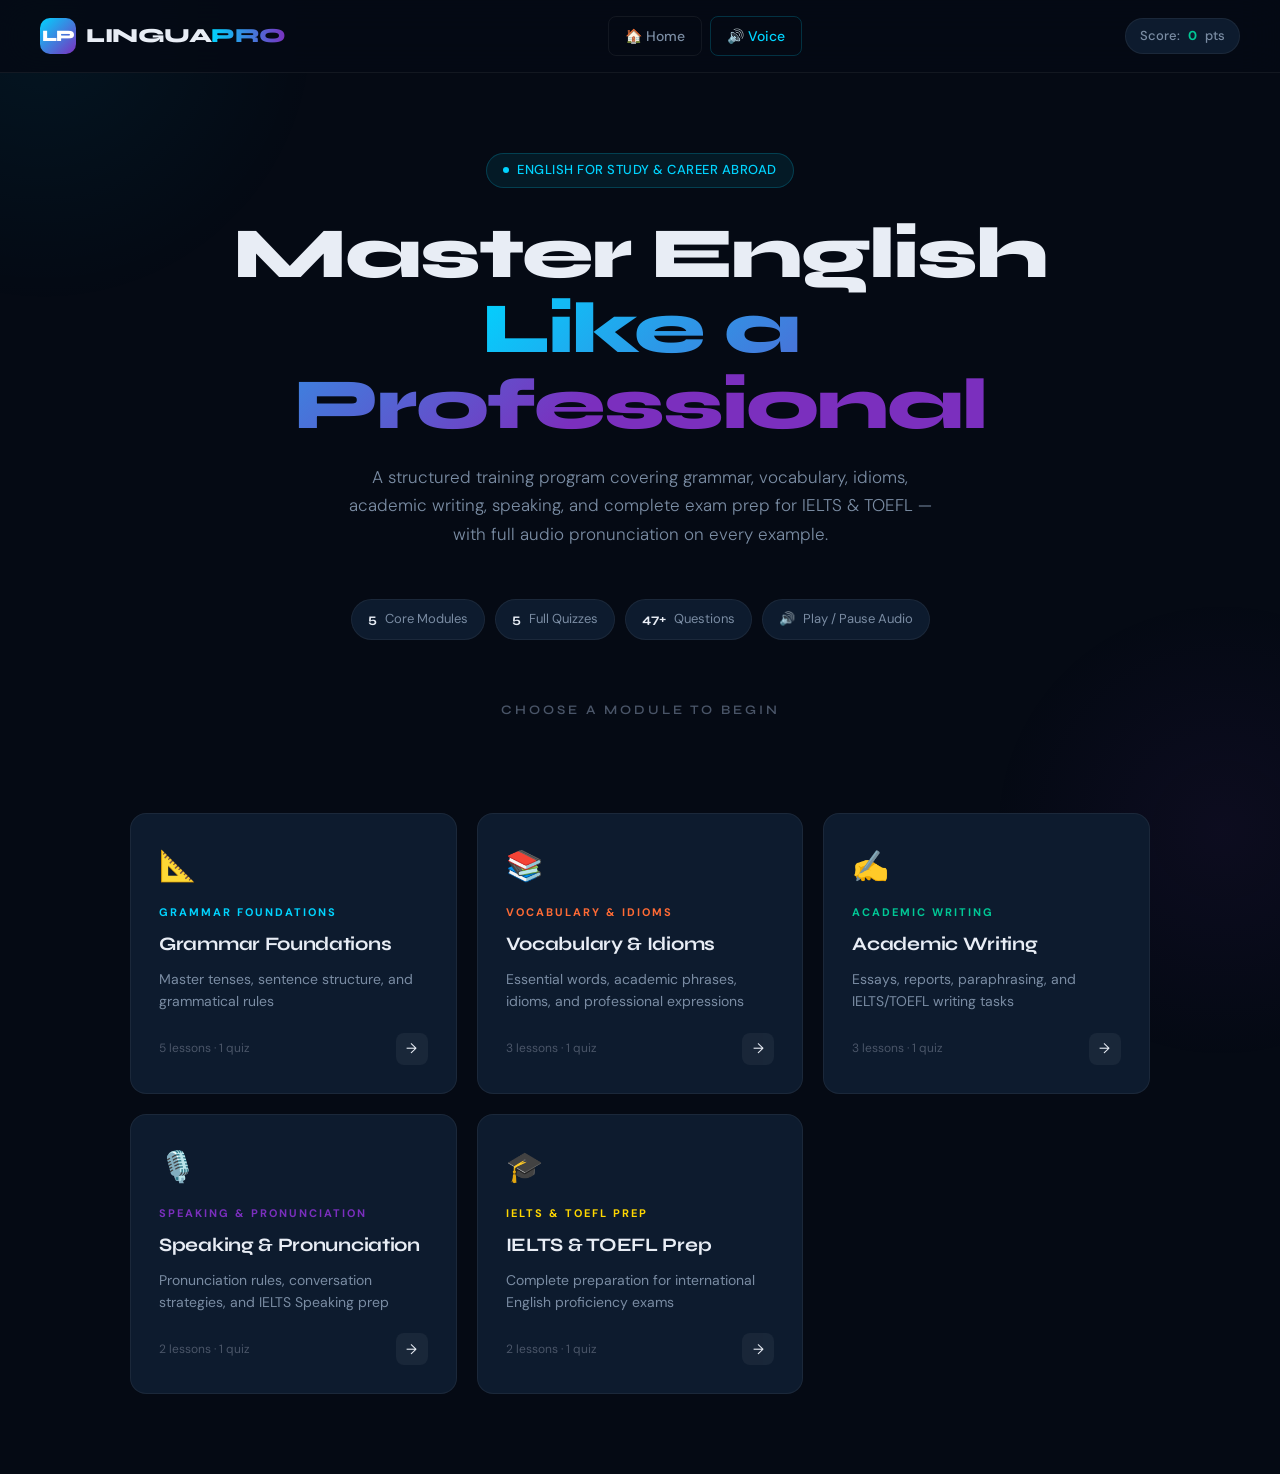
==== index.html @ aa2f2128 "feat: new english app" ====
<!DOCTYPE html>
<html lang="en">
<head>
  <meta charset="UTF-8" />
  <meta name="viewport" content="width=device-width, initial-scale=1.0, viewport-fit=cover" />
  <title>LINGUA PRO — Master English for Study & Career Abroad</title>

  <!-- ─── PWA / Meta ──────────────────────────────────────────────────────── -->
  <meta name="description" content="A structured English training program covering grammar, vocabulary, idioms, academic writing, speaking, and complete exam prep for IELTS & TOEFL." />
  <meta name="theme-color" content="#00D4FF" />
  <meta name="mobile-web-app-capable" content="yes" />
  <meta name="apple-mobile-web-app-capable" content="yes" />
  <meta name="apple-mobile-web-app-status-bar-style" content="black-translucent" />
  <meta name="apple-mobile-web-app-title" content="LinguaPro" />
  <meta name="msapplication-TileColor" content="#050A14" />
  <meta name="msapplication-TileImage" content="icons/icon-144.png" />

  <!-- ─── Icons ───────────────────────────────────────────────────────────── -->
  <link rel="icon" type="image/png" sizes="192x192" href="icons/icon-192.png" />
  <link rel="apple-touch-icon" href="icons/icon-192.png" />
  <link rel="apple-touch-icon" sizes="152x152" href="icons/icon-152.png" />
  <link rel="apple-touch-icon" sizes="144x144" href="icons/icon-144.png" />

  <!-- ─── Manifest ────────────────────────────────────────────────────────── -->
  <link rel="manifest" href="manifest.json" />

  <!-- ─── Fonts ───────────────────────────────────────────────────────────── -->
  <link rel="preconnect" href="https://fonts.googleapis.com" />
  <link rel="preconnect" href="https://fonts.gstatic.com" crossorigin />
  <link rel="stylesheet" href="css/style.css" />
</head>
<body>

<div id="app">

  <!-- ─── PWA INSTALL BANNER ──────────────────────────────────────────────── -->
  <div id="pwa-banner" role="banner" aria-label="Install app banner">
    <div class="pwa-banner-text">
      <span>📲</span>
      <span><strong>Install Lingua Pro</strong> — use offline, faster access</span>
    </div>
    <div class="pwa-banner-actions">
      <button class="btn-install" id="btn-install" aria-label="Install app">Install</button>
      <button class="btn-dismiss" id="btn-dismiss" aria-label="Dismiss banner">Not now</button>
    </div>
  </div>

  <!-- ─── OFFLINE TOAST ───────────────────────────────────────────────────── -->
  <div id="offline-toast" role="status" aria-live="polite">
    <span>📡</span> <span id="offline-msg">You're offline</span>
  </div>

  <!-- ─── HEADER ──────────────────────────────────────────────────────────── -->
  <header class="app-header">
    <div class="logo" onclick="App.goHome()" role="button" tabindex="0"
         aria-label="Lingua Pro — go to home" onkeydown="if(event.key==='Enter')App.goHome()">
      <div class="logo-mark">LP</div>
      <span class="logo-text">LINGUA<span>PRO</span></span>
    </div>

    <nav class="header-nav" aria-label="Main navigation">
      <button class="nav-btn" onclick="App.goHome()" aria-label="Home">
        🏠 <span class="nav-label">Home</span>
      </button>
      <button class="nav-btn tts-settings-btn" onclick="App.openVoiceSettings()"
              title="Voice Settings" aria-label="Open voice settings">
        🔊 Voice
      </button>
    </nav>

    <div class="progress-indicator" aria-label="Score">
      <span>Score:</span>
      <span class="score" id="header-score">0</span>
      <span class="score-label">pts</span>
    </div>
  </header>

  <!-- ─── VOICE SETTINGS MODAL ─────────────────────────────────────────────── -->
  <div class="modal-overlay" id="voice-modal"
       role="dialog" aria-modal="true" aria-label="Voice Settings"
       onclick="App.closeVoiceSettings()">
    <div class="modal-card" onclick="event.stopPropagation()">
      <div class="modal-header">
        <h3>🔊 Voice Settings</h3>
        <button class="modal-close" onclick="App.closeVoiceSettings()" aria-label="Close voice settings">✕</button>
      </div>
      <div class="modal-body">
        <label class="setting-label" for="voice-select">English Voice</label>
        <select id="voice-select" class="setting-select"></select>

        <label class="setting-label" style="margin-top:20px" for="voice-rate">Speed</label>
        <input type="range" id="voice-rate" min="0.5" max="1.5" step="0.1" value="0.9"
               class="setting-range" aria-label="Speech speed"/>
        <div class="range-labels" aria-hidden="true">
          <span>Slow</span>
          <span id="rate-display">0.9x</span>
          <span>Fast</span>
        </div>

        <label class="setting-label" style="margin-top:20px" for="voice-pitch">Pitch</label>
        <input type="range" id="voice-pitch" min="0.5" max="2" step="0.1" value="1.0"
               class="setting-range" aria-label="Speech pitch"/>
        <div class="range-labels" aria-hidden="true">
          <span>Low</span>
          <span id="pitch-display">1.0</span>
          <span>High</span>
        </div>

        <button id="test-voice-btn"
                class="btn-primary tts-btn"
                style="margin-top:24px;width:100%;justify-content:center;"
                onclick="App.testVoice()">
          <span class="tts-icon">🔊</span>
          <span class="tts-label">Test Voice</span>
        </button>
      </div>
    </div>
  </div>

  <!-- ─── HOME SCREEN ──────────────────────────────────────────────────────── -->
  <main class="screen active" id="home-screen">
    <div class="hero">
      <div class="hero-tag">English for Study &amp; Career Abroad</div>
      <h1>Master English<br><span class="gradient-text">Like a Professional</span></h1>
      <p>A structured training program covering grammar, vocabulary, idioms, academic writing, speaking, and complete exam prep for IELTS &amp; TOEFL — with full audio pronunciation on every example.</p>
      <div class="stats-row">
        <div class="stat-chip"><span class="num">5</span> Core Modules</div>
        <div class="stat-chip"><span class="num">5</span> Full Quizzes</div>
        <div class="stat-chip"><span class="num">47+</span> Questions</div>
        <div class="stat-chip"><span class="num">🔊</span> Play / Pause Audio</div>
      </div>
      <div class="sections-title">Choose a Module to Begin</div>
    </div>
    <div class="sections-grid" id="sections-grid"></div>
  </main>

  <!-- ─── SECTION SCREEN ───────────────────────────────────────────────────── -->
  <div class="screen" id="section-screen">
    <button class="back-btn" onclick="App.goHome()">← Back to Home</button>

    <div class="section-header">
      <span class="section-header-tag"></span>
      <h2></h2>
      <p></p>
    </div>

    <div class="lesson-tabs" id="lesson-tabs"></div>
    <div id="lessons-container"></div>

    <div class="quiz-cta">
      <h3></h3>
      <p></p>
      <button class="btn-primary">🎯 Start Quiz</button>
    </div>
  </div>

  <!-- ─── QUIZ SCREEN ───────────────────────────────────────────────────────── -->
  <div class="screen" id="quiz-screen">
    <button class="back-btn" onclick="App.goSection()">← Back to Lessons</button>

    <div class="quiz-header">
      <div class="quiz-meta">
        <h2 class="quiz-title" id="quiz-title"></h2>
        <div class="quiz-counter" id="quiz-counter"></div>
      </div>
      <div class="progress-bar-wrap" role="progressbar" aria-valuemin="0" aria-valuemax="100">
        <div class="progress-bar-fill" id="quiz-progress-fill" style="width:0%"></div>
      </div>
    </div>

    <div class="question-card">
      <div class="question-number" id="question-number"></div>
      <div class="question-text-wrap" id="question-text-wrap"></div>
      <div class="options-list" id="options-list"></div>
      <div class="feedback-box" id="feedback-box" aria-live="polite"></div>
    </div>

    <div class="quiz-nav">
      <button class="btn-next" id="btn-next">Next Question →</button>
    </div>
  </div>

  <!-- ─── RESULTS SCREEN ───────────────────────────────────────────────────── -->
  <div class="screen" id="results-screen" aria-live="polite"></div>

</div><!-- /#app -->

<script src="js/index.js"></script>
<script>
// ─── SERVICE WORKER REGISTRATION ───────────────────────────────────────────
if ('serviceWorker' in navigator) {
  window.addEventListener('load', () => {
    navigator.serviceWorker.register('./sw.js')
      .then(reg => console.log('[SW] Registered', reg.scope))
      .catch(err => console.warn('[SW] Registration failed', err));
  });
}

// ─── OFFLINE / ONLINE TOAST ────────────────────────────────────────────────
const offlineToast = document.getElementById('offline-toast');
const offlineMsg   = document.getElementById('offline-msg');
let offlineTimer;

function showToast(msg, duration = 3500) {
  offlineMsg.textContent = msg;
  offlineToast.classList.add('show');
  clearTimeout(offlineTimer);
  offlineTimer = setTimeout(() => offlineToast.classList.remove('show'), duration);
}

window.addEventListener('offline', () => showToast('📡 You\'re offline — content may be limited', 5000));
window.addEventListener('online',  () => showToast('✅ Back online!', 3000));

// ─── PWA INSTALL PROMPT ────────────────────────────────────────────────────
let deferredInstallPrompt = null;
const pwaBanner  = document.getElementById('pwa-banner');
const btnInstall = document.getElementById('btn-install');
const btnDismiss = document.getElementById('btn-dismiss');

// Listen for the browser's install prompt
window.addEventListener('beforeinstallprompt', e => {
  e.preventDefault();
  deferredInstallPrompt = e;

  // Don't show if user dismissed before
  if (!localStorage.getItem('pwa-dismissed')) {
    pwaBanner.classList.add('show');
  }
});

btnInstall.addEventListener('click', async () => {
  if (!deferredInstallPrompt) return;
  pwaBanner.classList.remove('show');
  deferredInstallPrompt.prompt();
  const { outcome } = await deferredInstallPrompt.userChoice;
  console.log('[PWA] Install outcome:', outcome);
  deferredInstallPrompt = null;
});

btnDismiss.addEventListener('click', () => {
  pwaBanner.classList.remove('show');
  localStorage.setItem('pwa-dismissed', '1');
});

// Hide banner if app was installed
window.addEventListener('appinstalled', () => {
  pwaBanner.classList.remove('show');
  showToast('🎉 Lingua Pro installed successfully!', 4000);
  deferredInstallPrompt = null;
});
</script>
</body>
</html>
---- css/style.css ----
@import url('https://fonts.googleapis.com/css2?family=Syne:wght@400;600;700;800&family=DM+Sans:ital,wght@0,300;0,400;0,500;1,300&display=swap');

/* ─── CSS VARIABLES ─── */
:root {
  --bg: #050A14;
  --bg-secondary: #0A1628;
  --bg-card: #0D1B2E;
  --bg-card-hover: #112240;
  --border: rgba(255,255,255,0.06);
  --border-hover: rgba(255,255,255,0.14);
  --text-primary: #E8EDF5;
  --text-secondary: #7A8CA3;
  --text-muted: #4A5568;
  --accent-blue: #00D4FF;
  --accent-orange: #FF6B35;
  --accent-purple: #7B2FBE;
  --accent-green: #00C896;
  --accent-gold: #FFD700;
  --font-display: 'Syne', sans-serif;
  --font-body: 'DM Sans', sans-serif;
  --radius: 16px;
  --radius-sm: 8px;
  --transition: all 0.3s cubic-bezier(0.4, 0, 0.2, 1);
  /* Safe area for notched phones */
  --safe-top: env(safe-area-inset-top, 0px);
  --safe-bottom: env(safe-area-inset-bottom, 0px);
  --safe-left: env(safe-area-inset-left, 0px);
  --safe-right: env(safe-area-inset-right, 0px);
}

/* ─── RESET & BASE ─── */
*, *::before, *::after { box-sizing: border-box; margin: 0; padding: 0; }
html { scroll-behavior: smooth; -webkit-text-size-adjust: 100%; }
body {
  font-family: var(--font-body);
  background: var(--bg);
  color: var(--text-primary);
  min-height: 100vh;
  min-height: 100dvh; /* dynamic viewport for mobile browsers */
  line-height: 1.6;
  overflow-x: hidden;
  -webkit-font-smoothing: antialiased;
  -moz-osx-font-smoothing: grayscale;
}

/* ─── BACKGROUND EFFECT ─── */
body::before {
  content: '';
  position: fixed; top: -30%; left: -20%;
  width: 600px; height: 600px;
  background: radial-gradient(circle, rgba(0,212,255,0.06) 0%, transparent 65%);
  pointer-events: none; z-index: 0;
}
body::after {
  content: '';
  position: fixed; bottom: -20%; right: -15%;
  width: 500px; height: 500px;
  background: radial-gradient(circle, rgba(123,47,190,0.07) 0%, transparent 65%);
  pointer-events: none; z-index: 0;
}

/* ─── APP WRAPPER ─── */
#app { position: relative; z-index: 1; min-height: 100vh; min-height: 100dvh; }

/* ─── HEADER ─── */
.app-header {
  padding: 16px 40px;
  padding-top: calc(16px + var(--safe-top));
  display: flex;
  align-items: center;
  justify-content: space-between;
  border-bottom: 1px solid var(--border);
  backdrop-filter: blur(20px);
  -webkit-backdrop-filter: blur(20px);
  background: rgba(5,10,20,0.85);
  position: sticky;
  top: 0;
  z-index: 100;
  gap: 12px;
}

.logo {
  display: flex;
  align-items: center;
  gap: 10px;
  cursor: pointer;
  flex-shrink: 0;
}

.logo-mark {
  width: 36px; height: 36px;
  background: linear-gradient(135deg, var(--accent-blue), var(--accent-purple));
  border-radius: 10px;
  display: flex; align-items: center; justify-content: center;
  font-size: 16px; font-weight: 800;
  font-family: var(--font-display);
  color: white; letter-spacing: -1px; flex-shrink: 0;
}

.logo-text {
  font-family: var(--font-display);
  font-size: 20px; font-weight: 800;
  color: var(--text-primary); letter-spacing: -0.5px;
}

.logo-text span {
  background: linear-gradient(90deg, var(--accent-blue), var(--accent-purple));
  -webkit-background-clip: text;
  -webkit-text-fill-color: transparent;
}

.header-nav { display: flex; align-items: center; gap: 8px; flex-shrink: 0; }

.nav-btn {
  background: none;
  border: 1px solid var(--border);
  color: var(--text-secondary);
  padding: 8px 16px;
  border-radius: 8px;
  font-family: var(--font-body);
  font-size: 14px; font-weight: 500;
  cursor: pointer;
  transition: var(--transition);
  white-space: nowrap;
  /* Larger tap target on mobile */
  min-height: 40px;
}

.nav-btn:hover, .nav-btn.active {
  background: var(--bg-card);
  border-color: var(--border-hover);
  color: var(--text-primary);
}

.tts-settings-btn {
  border-color: rgba(0,212,255,0.2);
  color: var(--accent-blue);
}
.tts-settings-btn:hover {
  background: rgba(0,212,255,0.08);
  border-color: var(--accent-blue);
  color: var(--accent-blue);
}

.progress-indicator {
  display: flex; align-items: center; gap: 8px;
  padding: 7px 14px;
  background: var(--bg-card);
  border: 1px solid var(--border);
  border-radius: 100px;
  font-size: 13px; font-weight: 500;
  color: var(--text-secondary);
  white-space: nowrap;
  flex-shrink: 0;
}

.progress-indicator .score { color: var(--accent-green); font-weight: 700; }

/* ─── PWA INSTALL BANNER ─── */
#pwa-banner {
  display: none;
  align-items: center;
  justify-content: space-between;
  gap: 12px;
  padding: 12px 20px;
  background: linear-gradient(135deg, rgba(0,212,255,0.12), rgba(123,47,190,0.12));
  border-bottom: 1px solid rgba(0,212,255,0.2);
  font-size: 13px;
  color: var(--text-secondary);
  animation: slideDown 0.4s ease;
  flex-wrap: wrap;
}

#pwa-banner.show { display: flex; }

@keyframes slideDown {
  from { opacity: 0; transform: translateY(-100%); }
  to   { opacity: 1; transform: translateY(0); }
}

.pwa-banner-text { display: flex; align-items: center; gap: 8px; font-size: 13px; }
.pwa-banner-text strong { color: var(--text-primary); }

.pwa-banner-actions { display: flex; gap: 8px; flex-shrink: 0; }

.btn-install {
  padding: 7px 16px;
  background: linear-gradient(135deg, var(--accent-blue), var(--accent-purple));
  border: none; border-radius: 8px;
  font-family: var(--font-body); font-size: 12px; font-weight: 700;
  color: white; cursor: pointer;
  transition: var(--transition);
  white-space: nowrap;
}
.btn-install:hover { opacity: 0.85; transform: translateY(-1px); }

.btn-dismiss {
  padding: 7px 12px;
  background: none;
  border: 1px solid var(--border);
  border-radius: 8px;
  font-family: var(--font-body); font-size: 12px;
  color: var(--text-muted); cursor: pointer;
  transition: var(--transition);
}
.btn-dismiss:hover { border-color: var(--border-hover); color: var(--text-secondary); }

/* ─── OFFLINE TOAST ─── */
#offline-toast {
  position: fixed;
  bottom: calc(20px + var(--safe-bottom));
  left: 50%; transform: translateX(-50%) translateY(80px);
  background: var(--bg-card);
  border: 1px solid rgba(255,107,53,0.3);
  border-radius: 100px;
  padding: 10px 20px;
  font-size: 13px; font-weight: 500;
  color: var(--accent-orange);
  z-index: 9999;
  display: flex; align-items: center; gap: 8px;
  transition: transform 0.3s ease, opacity 0.3s ease;
  opacity: 0;
  box-shadow: 0 8px 24px rgba(0,0,0,0.4);
  white-space: nowrap;
  pointer-events: none;
}

#offline-toast.show {
  transform: translateX(-50%) translateY(0);
  opacity: 1;
}

/* ─── VOICE MODAL ─── */
.modal-overlay {
  position: fixed; inset: 0; z-index: 1000;
  background: rgba(0,0,0,0.7);
  display: flex; align-items: center; justify-content: center;
  backdrop-filter: blur(8px);
  -webkit-backdrop-filter: blur(8px);
  opacity: 0; pointer-events: none;
  transition: opacity 0.2s ease;
  padding: 20px;
  padding-bottom: calc(20px + var(--safe-bottom));
}

.modal-overlay.active { opacity: 1; pointer-events: all; }

.modal-card {
  background: var(--bg-card);
  border: 1px solid var(--border-hover);
  border-radius: 20px;
  padding: 28px;
  width: 100%;
  max-width: 420px;
  transform: translateY(10px);
  transition: transform 0.2s ease;
  max-height: 90vh;
  overflow-y: auto;
}

.modal-overlay.active .modal-card { transform: translateY(0); }

.modal-header {
  display: flex; align-items: center; justify-content: space-between;
  margin-bottom: 24px;
}

.modal-header h3 {
  font-family: var(--font-display);
  font-size: 18px; font-weight: 700;
}

.modal-close {
  width: 36px; height: 36px;
  background: rgba(255,255,255,0.05);
  border: 1px solid var(--border);
  border-radius: 8px;
  color: var(--text-secondary);
  cursor: pointer;
  transition: var(--transition);
  font-size: 14px;
  flex-shrink: 0;
}
.modal-close:hover { background: rgba(255,255,255,0.1); color: var(--text-primary); }

.setting-label {
  display: block;
  font-size: 11px; font-weight: 600;
  letter-spacing: 1.5px;
  text-transform: uppercase;
  color: var(--text-muted);
  margin-bottom: 10px;
}

.setting-select {
  width: 100%;
  background: var(--bg-secondary);
  border: 1px solid var(--border-hover);
  color: var(--text-primary);
  padding: 12px 14px;
  border-radius: 10px;
  font-family: var(--font-body);
  font-size: 14px;
  cursor: pointer;
  outline: none;
  /* Fix iOS zoom on select */
  font-size: max(16px, 14px);
}

.setting-range {
  width: 100%;
  -webkit-appearance: none;
  height: 4px;
  border-radius: 2px;
  background: rgba(255,255,255,0.1);
  outline: none;
  /* Bigger tap area on mobile */
  cursor: pointer;
}
.setting-range::-webkit-slider-thumb {
  -webkit-appearance: none;
  width: 22px; height: 22px;
  border-radius: 50%;
  background: var(--accent-blue);
  cursor: pointer;
  border: 2px solid var(--bg-card);
  box-shadow: 0 0 8px rgba(0,212,255,0.4);
}
.setting-range::-moz-range-thumb {
  width: 22px; height: 22px;
  border-radius: 50%;
  background: var(--accent-blue);
  cursor: pointer;
  border: 2px solid var(--bg-card);
}

.range-labels {
  display: flex; justify-content: space-between;
  font-size: 11px; color: var(--text-muted);
  margin-top: 8px;
}
.range-labels span:nth-child(2) {
  color: var(--accent-blue);
  font-weight: 700;
}

/* ─── TTS BUTTONS — play / pause / resume ─── */
.tts-btn {
  display: inline-flex;
  align-items: center;
  justify-content: center;
  gap: 5px;
  background: rgba(0,212,255,0.06);
  border: 1px solid rgba(0,212,255,0.18);
  color: var(--accent-blue);
  border-radius: 8px;
  cursor: pointer;
  transition: var(--transition);
  font-size: 13px;
  white-space: nowrap;
  flex-shrink: 0;
  font-family: var(--font-body);
  font-weight: 500;
  user-select: none;
  /* Minimum tap target */
  min-height: 36px;
  min-width: 36px;
}

.tts-btn:hover {
  background: rgba(0,212,255,0.13);
  border-color: rgba(0,212,255,0.4);
  transform: scale(1.04);
}

/* ── PLAYING state: pulsing blue ── */
.tts-btn.tts-playing {
  background: rgba(0,212,255,0.16);
  border-color: var(--accent-blue);
  color: var(--accent-blue);
  box-shadow: 0 0 0 0 rgba(0,212,255,0.5);
  animation: tts-ring 1.4s ease-out infinite;
}

@keyframes tts-ring {
  0%   { box-shadow: 0 0 0 0   rgba(0,212,255,0.45); }
  70%  { box-shadow: 0 0 0 8px rgba(0,212,255,0);    }
  100% { box-shadow: 0 0 0 0   rgba(0,212,255,0);    }
}

/* ── PAUSED state: amber / warm tone ── */
.tts-btn.tts-paused {
  background: rgba(255,215,0,0.10);
  border-color: rgba(255,215,0,0.45);
  color: var(--accent-gold);
}
.tts-btn.tts-paused:hover {
  background: rgba(255,215,0,0.16);
  border-color: var(--accent-gold);
}

/* ── Icon & label spans ── */
.tts-icon  { font-size: 14px; line-height: 1; flex-shrink: 0; }
.tts-label { font-size: 12px; font-weight: 600; letter-spacing: 0.2px; }

/* ── Size variants ── */
.tts-lesson {
  padding: 7px 13px;
  gap: 6px;
}
.tts-lesson .tts-label { font-size: 13px; }

.tts-block {
  padding: 5px 10px;
  gap: 5px;
}
.tts-block .tts-label { font-size: 12px; }

.tts-example {
  padding: 3px 8px;
  font-size: 12px;
  margin-left: auto;
  opacity: 0.55;
  transition: opacity 0.2s, transform 0.2s;
}
.tts-example:hover,
.tts-example.tts-playing,
.tts-example.tts-paused { opacity: 1; }

.tts-tip {
  padding: 3px 8px;
  font-size: 12px;
  flex-shrink: 0;
  align-self: flex-start;
  margin-top: 1px;
}

.tts-question {
  padding: 8px 14px;
  gap: 6px;
}

.tts-option {
  padding: 4px 8px;
  font-size: 11px;
  margin-left: auto;
  opacity: 0;
  transition: opacity 0.2s, transform 0.2s;
}
.option-btn:hover .tts-option,
.tts-option.tts-playing,
.tts-option.tts-paused { opacity: 1; }

.tts-feedback {
  align-self: flex-start;
  padding: 5px 10px;
  font-size: 12px;
  flex-shrink: 0;
  margin-top: 2px;
  gap: 5px;
}

.tts-result {
  margin: 16px auto 0;
  padding: 10px 20px;
  gap: 8px;
  display: flex;
}
.tts-result .tts-label { font-size: 13px; }

/* ─── HERO / HOME SCREEN ─── */
.screen { display: none; }
.screen.active { display: block; }

.hero {
  max-width: 1100px;
  margin: 0 auto;
  padding: 80px 40px 60px;
  text-align: center;
}

.hero-tag {
  display: inline-flex;
  align-items: center;
  gap: 8px;
  padding: 6px 16px;
  background: rgba(0,212,255,0.08);
  border: 1px solid rgba(0,212,255,0.2);
  border-radius: 100px;
  font-size: 13px; font-weight: 500;
  color: var(--accent-blue);
  margin-bottom: 28px;
  letter-spacing: 0.5px;
  text-transform: uppercase;
}

.hero-tag::before {
  content: '';
  width: 6px; height: 6px;
  background: var(--accent-blue);
  border-radius: 50%;
  animation: pulse-dot 2s infinite;
  flex-shrink: 0;
}

@keyframes pulse-dot {
  0%, 100% { opacity: 1; transform: scale(1); }
  50% { opacity: 0.5; transform: scale(0.8); }
}

.hero h1 {
  font-family: var(--font-display);
  font-size: clamp(36px, 6vw, 72px);
  font-weight: 800;
  line-height: 1.05;
  letter-spacing: -2px;
  margin-bottom: 20px;
}

.hero h1 .gradient-text {
  background: linear-gradient(135deg, var(--accent-blue) 0%, var(--accent-purple) 60%);
  -webkit-background-clip: text;
  -webkit-text-fill-color: transparent;
}

.hero p {
  font-size: 17px;
  color: var(--text-secondary);
  max-width: 600px;
  margin: 0 auto 50px;
  font-weight: 300;
  line-height: 1.7;
}

/* ─── STATS ROW ─── */
.stats-row {
  display: flex;
  justify-content: center;
  gap: 10px;
  margin-bottom: 60px;
  flex-wrap: wrap;
}

.stat-chip {
  padding: 9px 16px;
  background: var(--bg-card);
  border: 1px solid var(--border);
  border-radius: 100px;
  display: flex; align-items: center; gap: 8px;
  font-size: 13px;
  color: var(--text-secondary);
}

.stat-chip .num { font-weight: 700; color: var(--text-primary); font-family: var(--font-display); }

/* ─── SECTION GRID ─── */
.sections-title {
  text-align: center;
  font-family: var(--font-display);
  font-size: 13px; font-weight: 600;
  color: var(--text-muted);
  letter-spacing: 3px;
  text-transform: uppercase;
  margin-bottom: 32px;
}

.sections-grid {
  display: grid;
  grid-template-columns: repeat(auto-fill, minmax(300px, 1fr));
  gap: 20px;
  max-width: 1100px;
  margin: 0 auto;
  padding: 0 40px 80px;
}

.section-card {
  background: var(--bg-card);
  border: 1px solid var(--border);
  border-radius: var(--radius);
  padding: 28px;
  cursor: pointer;
  transition: var(--transition);
  position: relative;
  overflow: hidden;
  text-align: left;
  /* Tap highlight removal on mobile */
  -webkit-tap-highlight-color: transparent;
}

.section-card::before {
  content: '';
  position: absolute; top: 0; left: 0; right: 0;
  height: 2px;
  background: var(--section-color, var(--accent-blue));
  opacity: 0;
  transition: var(--transition);
}

.section-card:hover, .section-card:focus-visible {
  background: var(--bg-card-hover);
  border-color: var(--border-hover);
  transform: translateY(-3px);
  box-shadow: 0 20px 40px rgba(0,0,0,0.3);
}

.section-card:hover::before { opacity: 1; }

.card-icon { font-size: 30px; margin-bottom: 14px; display: block; }
.card-tag { font-size: 11px; font-weight: 700; letter-spacing: 2px; text-transform: uppercase; margin-bottom: 8px; }

.section-card h3 {
  font-family: var(--font-display);
  font-size: 19px; font-weight: 700;
  margin-bottom: 8px;
  color: var(--text-primary);
  letter-spacing: -0.3px;
}

.section-card p { font-size: 14px; color: var(--text-secondary); line-height: 1.6; margin-bottom: 20px; }

.card-footer { display: flex; align-items: center; justify-content: space-between; }
.card-meta { font-size: 12px; color: var(--text-muted); }

.card-arrow {
  width: 32px; height: 32px;
  background: rgba(255,255,255,0.05);
  border-radius: 8px;
  display: flex; align-items: center; justify-content: center;
  font-size: 14px;
  transition: var(--transition);
  flex-shrink: 0;
}

.section-card:hover .card-arrow {
  background: var(--section-color, var(--accent-blue));
  transform: translateX(3px);
}

/* ─── SECTION SCREEN ─── */
#section-screen {
  max-width: 1000px;
  margin: 0 auto;
  padding: 50px 40px;
}

.back-btn {
  display: inline-flex;
  align-items: center;
  gap: 8px;
  background: none;
  border: 1px solid var(--border);
  color: var(--text-secondary);
  padding: 10px 18px;
  border-radius: 8px;
  font-family: var(--font-body);
  font-size: 14px;
  cursor: pointer;
  transition: var(--transition);
  margin-bottom: 32px;
  min-height: 44px;
  -webkit-tap-highlight-color: transparent;
}

.back-btn:hover {
  border-color: var(--border-hover);
  color: var(--text-primary);
  background: var(--bg-card);
}

.section-header { margin-bottom: 40px; }

.section-header-tag {
  font-size: 11px; font-weight: 700;
  letter-spacing: 2.5px; text-transform: uppercase;
  margin-bottom: 12px; display: block;
}

.section-header h2 {
  font-family: var(--font-display);
  font-size: clamp(28px, 4vw, 48px);
  font-weight: 800; letter-spacing: -1.5px; margin-bottom: 12px;
}

.section-header p { font-size: 16px; color: var(--text-secondary); max-width: 600px; font-weight: 300; }

/* ─── LESSON TABS ─── */
.lesson-tabs {
  display: flex;
  gap: 8px;
  margin-bottom: 32px;
  flex-wrap: nowrap;
  overflow-x: auto;
  -webkit-overflow-scrolling: touch;
  scrollbar-width: none;
  padding-bottom: 4px;
  /* Fade edges */
  mask-image: linear-gradient(to right, black calc(100% - 32px), transparent 100%);
  -webkit-mask-image: linear-gradient(to right, black calc(100% - 32px), transparent 100%);
}
.lesson-tabs::-webkit-scrollbar { display: none; }

.lesson-tab {
  padding: 10px 18px;
  background: var(--bg-card);
  border: 1px solid var(--border);
  border-radius: 8px;
  font-family: var(--font-body);
  font-size: 14px; font-weight: 500;
  color: var(--text-secondary);
  cursor: pointer;
  transition: var(--transition);
  white-space: nowrap;
  flex-shrink: 0;
  min-height: 42px;
  -webkit-tap-highlight-color: transparent;
}

.lesson-tab:hover { border-color: var(--border-hover); color: var(--text-primary); }
.lesson-tab.active {
  background: var(--tab-color, var(--accent-blue));
  border-color: transparent; color: #000; font-weight: 600;
}

/* ─── LESSON CONTENT ─── */
.lesson-content { display: none; }
.lesson-content.active { display: block; }

.lesson-title-row {
  display: flex;
  align-items: center;
  justify-content: space-between;
  gap: 12px;
  margin-bottom: 28px;
  padding-bottom: 18px;
  border-bottom: 1px solid var(--border);
  flex-wrap: wrap;
}

.lesson-title {
  font-family: var(--font-display);
  font-size: clamp(20px, 3vw, 26px);
  font-weight: 700; letter-spacing: -0.5px;
}

/* ─── CONTENT BLOCKS ─── */
.content-block {
  background: var(--bg-card);
  border: 1px solid var(--border);
  border-radius: var(--radius);
  padding: 24px;
  margin-bottom: 16px;
  transition: var(--transition);
}

.content-block:hover { border-color: var(--border-hover); }

.block-header {
  display: flex;
  align-items: center;
  justify-content: space-between;
  gap: 12px;
  margin-bottom: 12px;
  flex-wrap: wrap;
}

.content-block h4 {
  font-family: var(--font-display);
  font-size: 17px; font-weight: 700;
  color: var(--block-color, var(--accent-blue));
  letter-spacing: -0.3px;
}

.content-block .explanation {
  font-size: 15px; color: var(--text-secondary);
  line-height: 1.7; margin-bottom: 16px; font-weight: 300;
}

.examples-list {
  list-style: none;
  display: flex; flex-direction: column; gap: 10px;
  margin-bottom: 16px;
}

.examples-list li {
  display: flex;
  align-items: flex-start;
  gap: 10px;
  background: rgba(255,255,255,0.03);
  border: 1px solid var(--border);
  border-left: 3px solid var(--block-color, var(--accent-blue));
  padding: 12px 14px;
  border-radius: 0 8px 8px 0;
  font-size: 14px; color: var(--text-primary);
  font-family: var(--font-body);
  line-height: 1.5;
}

.example-text { flex: 1; }

.tip-box {
  display: flex;
  align-items: flex-start;
  gap: 10px;
  background: rgba(255, 215, 0, 0.05);
  border: 1px solid rgba(255, 215, 0, 0.15);
  border-radius: 10px;
  padding: 14px 16px;
  font-size: 13px; color: #c8a800; line-height: 1.6;
}

.tip-box::before { content: '💡'; font-size: 16px; flex-shrink: 0; margin-top: 1px; }
.tip-text { flex: 1; }

/* ─── QUIZ CTA ─── */
.quiz-cta {
  margin-top: 40px; padding: 28px;
  background: linear-gradient(135deg, rgba(0,212,255,0.08), rgba(123,47,190,0.08));
  border: 1px solid rgba(0,212,255,0.15);
  border-radius: var(--radius); text-align: center;
}

.quiz-cta h3 {
  font-family: var(--font-display);
  font-size: 20px; font-weight: 700; margin-bottom: 8px;
}

.quiz-cta p { font-size: 15px; color: var(--text-secondary); margin-bottom: 20px; }

.btn-primary {
  display: inline-flex; align-items: center; gap: 10px;
  padding: 14px 28px;
  background: linear-gradient(135deg, var(--section-color, var(--accent-blue)), var(--accent-purple));
  border: none; border-radius: 10px;
  font-family: var(--font-display);
  font-size: 15px; font-weight: 700;
  color: white; cursor: pointer;
  transition: var(--transition);
  text-transform: uppercase; letter-spacing: 0.5px;
  min-height: 50px;
  -webkit-tap-highlight-color: transparent;
}

.btn-primary:hover {
  transform: translateY(-2px);
  box-shadow: 0 12px 30px rgba(0,212,255,0.2);
}

/* ─── QUIZ SCREEN ─── */
#quiz-screen {
  max-width: 780px;
  margin: 0 auto;
  padding: 40px 40px;
}

.quiz-header { margin-bottom: 32px; }

.quiz-meta {
  display: flex; align-items: center;
  justify-content: space-between; margin-bottom: 16px;
  flex-wrap: wrap; gap: 10px;
}

.quiz-title {
  font-family: var(--font-display);
  font-size: clamp(22px, 4vw, 28px);
  font-weight: 800; letter-spacing: -0.8px;
}

.quiz-counter { font-size: 14px; color: var(--text-muted); font-weight: 500; }
.quiz-counter span { color: var(--text-secondary); font-weight: 700; }

/* ─── PROGRESS BAR ─── */
.progress-bar-wrap { height: 4px; background: rgba(255,255,255,0.06); border-radius: 100px; overflow: hidden; }
.progress-bar-fill {
  height: 100%;
  background: linear-gradient(90deg, var(--quiz-color, var(--accent-blue)), var(--accent-purple));
  border-radius: 100px; transition: width 0.4s ease;
}

/* ─── QUESTION CARD ─── */
.question-card {
  background: var(--bg-card);
  border: 1px solid var(--border);
  border-radius: var(--radius);
  padding: 32px; margin-bottom: 20px;
  animation: slideUp 0.35s ease;
}

@keyframes slideUp {
  from { opacity: 0; transform: translateY(16px); }
  to { opacity: 1; transform: translateY(0); }
}

.question-number {
  font-size: 11px; font-weight: 700;
  letter-spacing: 2px; text-transform: uppercase;
  color: var(--quiz-color, var(--accent-blue)); margin-bottom: 14px;
}

.question-text-wrap {
  display: flex;
  align-items: flex-start;
  gap: 14px;
  margin-bottom: 24px;
  flex-wrap: wrap;
}

.question-text {
  font-size: 18px; font-weight: 500;
  line-height: 1.5; color: var(--text-primary);
  flex: 1;
  min-width: 0;
}

/* ─── OPTIONS ─── */
.options-list { display: flex; flex-direction: column; gap: 10px; }

.option-btn {
  display: flex; align-items: center; gap: 12px;
  width: 100%; padding: 14px 18px;
  background: rgba(255,255,255,0.03);
  border: 1px solid var(--border);
  border-radius: 12px;
  font-family: var(--font-body); font-size: 15px;
  color: var(--text-secondary);
  cursor: pointer; transition: var(--transition); text-align: left;
  -webkit-tap-highlight-color: transparent;
  min-height: 54px;
}

.option-btn:hover:not(:disabled) {
  border-color: var(--border-hover);
  background: var(--bg-card-hover);
  color: var(--text-primary);
}

.opt-letter {
  width: 30px; height: 30px;
  border-radius: 8px;
  background: rgba(255,255,255,0.05);
  display: flex; align-items: center; justify-content: center;
  font-size: 12px; font-weight: 700;
  font-family: var(--font-display);
  flex-shrink: 0; color: var(--text-muted);
  transition: var(--transition);
}

.opt-text { flex: 1; min-width: 0; }

.option-btn:hover:not(:disabled) .opt-letter {
  background: var(--quiz-color, var(--accent-blue));
  color: #000;
}

.option-btn.correct { border-color: var(--accent-green); background: rgba(0,200,150,0.08); color: #80ffda; }
.option-btn.correct .opt-letter { background: var(--accent-green); color: #000; }
.option-btn.wrong { border-color: #FF4757; background: rgba(255,71,87,0.08); color: #ff8a95; }
.option-btn.wrong .opt-letter { background: #FF4757; color: white; }
.option-btn:disabled { cursor: not-allowed; opacity: 0.8; }

/* ─── FEEDBACK BOX ─── */
.feedback-box {
  display: none;
  padding: 16px 18px;
  border-radius: 12px;
  margin-top: 16px;
  font-size: 14px; line-height: 1.6;
  animation: fadeIn 0.3s ease;
}

@keyframes fadeIn {
  from { opacity: 0; transform: translateY(8px); }
  to { opacity: 1; transform: translateY(0); }
}

.feedback-box.show { display: flex; gap: 12px; align-items: flex-start; flex-wrap: wrap; }
.feedback-box.correct-fb { background: rgba(0,200,150,0.08); border: 1px solid rgba(0,200,150,0.2); color: #80ffda; }
.feedback-box.wrong-fb { background: rgba(255,71,87,0.08); border: 1px solid rgba(255,71,87,0.2); color: #ff8a95; }
.feedback-icon { font-size: 18px; flex-shrink: 0; margin-top: 2px; }
.feedback-text { flex: 1; min-width: 0; }
.feedback-text strong { display: block; margin-bottom: 4px; font-weight: 600; }

/* ─── QUIZ NAVIGATION ─── */
.quiz-nav { display: flex; justify-content: flex-end; margin-top: 20px; }

.btn-next {
  display: none;
  align-items: center; gap: 10px;
  padding: 14px 28px;
  background: var(--quiz-color, var(--accent-blue));
  border: none; border-radius: 10px;
  font-family: var(--font-display);
  font-size: 15px; font-weight: 700;
  color: #000; cursor: pointer;
  transition: var(--transition);
  min-height: 50px;
  -webkit-tap-highlight-color: transparent;
}

.btn-next:hover { transform: translateY(-2px); box-shadow: 0 10px 25px rgba(0,0,0,0.3); }
.btn-next.visible { display: inline-flex; }

/* ─── RESULTS SCREEN ─── */
#results-screen {
  max-width: 600px;
  margin: 50px auto;
  padding: 0 40px;
  padding-bottom: calc(40px + var(--safe-bottom));
}

.results-card {
  background: var(--bg-card);
  border: 1px solid var(--border);
  border-radius: 24px;
  padding: 44px; text-align: center;
  animation: slideUp 0.4s ease;
}

.result-score-circle {
  width: 130px; height: 130px;
  border-radius: 50%;
  margin: 0 auto 24px;
  display: flex; flex-direction: column;
  align-items: center; justify-content: center;
  position: relative;
}

.result-score-circle::before {
  content: '';
  position: absolute; inset: 0;
  border-radius: 50%;
  background: conic-gradient(var(--quiz-color, var(--accent-blue)) var(--score-percent, 0%), rgba(255,255,255,0.06) 0%);
  mask: radial-gradient(transparent 52px, black 52px);
  -webkit-mask: radial-gradient(transparent 52px, black 52px);
}

.result-score-circle .score-num {
  font-family: var(--font-display);
  font-size: 34px; font-weight: 800;
  color: var(--quiz-color, var(--accent-blue)); line-height: 1;
}

.result-score-circle .score-total { font-size: 13px; color: var(--text-muted); margin-top: 3px; }

.results-card h2 {
  font-family: var(--font-display);
  font-size: clamp(22px, 4vw, 28px);
  font-weight: 800;
  letter-spacing: -0.8px; margin-bottom: 10px;
}

.results-card .result-msg { font-size: 15px; color: var(--text-secondary); margin-bottom: 28px; line-height: 1.6; }

.results-summary { display: flex; justify-content: center; gap: 16px; margin-bottom: 28px; flex-wrap: wrap; }

.result-stat {
  padding: 14px 20px;
  background: rgba(255,255,255,0.03);
  border: 1px solid var(--border); border-radius: 12px; text-align: center;
  min-width: 80px;
}

.result-stat .rs-num { font-family: var(--font-display); font-size: 26px; font-weight: 800; display: block; }
.result-stat .rs-label { font-size: 11px; color: var(--text-muted); text-transform: uppercase; letter-spacing: 1px; margin-top: 4px; display: block; }

.results-actions { display: flex; gap: 10px; justify-content: center; flex-wrap: wrap; }

.btn-secondary {
  padding: 12px 20px;
  background: var(--bg-card-hover);
  border: 1px solid var(--border-hover);
  border-radius: 10px;
  font-family: var(--font-body);
  font-size: 14px; font-weight: 500;
  color: var(--text-secondary); cursor: pointer;
  transition: var(--transition);
  min-height: 46px;
  -webkit-tap-highlight-color: transparent;
}
.btn-secondary:hover { color: var(--text-primary); border-color: var(--text-muted); }

/* ─── SCROLLBAR ─── */
::-webkit-scrollbar { width: 4px; }
::-webkit-scrollbar-track { background: var(--bg); }
::-webkit-scrollbar-thumb { background: rgba(255,255,255,0.1); border-radius: 2px; }
::-webkit-scrollbar-thumb:hover { background: rgba(255,255,255,0.2); }

/* ─── ANIMATIONS ─── */
.section-card { animation: cardIn 0.5s ease backwards; }
.section-card:nth-child(1) { animation-delay: 0.05s; }
.section-card:nth-child(2) { animation-delay: 0.10s; }
.section-card:nth-child(3) { animation-delay: 0.15s; }
.section-card:nth-child(4) { animation-delay: 0.20s; }
.section-card:nth-child(5) { animation-delay: 0.25s; }

@keyframes cardIn {
  from { opacity: 0; transform: translateY(20px); }
  to { opacity: 1; transform: translateY(0); }
}

/* ═══════════════════════════════════════════════════════════════
   RESPONSIVE — TABLET  (≤ 900px)
═══════════════════════════════════════════════════════════════ */
@media (max-width: 900px) {
  .sections-grid {
    grid-template-columns: repeat(auto-fill, minmax(260px, 1fr));
    padding: 0 24px 60px;
  }

  #section-screen, #quiz-screen { padding: 36px 24px; }
  #results-screen { padding: 0 24px; margin-top: 36px; }
}

/* ═══════════════════════════════════════════════════════════════
   RESPONSIVE — MOBILE  (≤ 640px)
═══════════════════════════════════════════════════════════════ */
@media (max-width: 640px) {
  /* ── Header ── */
  .app-header {
    padding: 12px 16px;
    padding-top: calc(12px + var(--safe-top));
    gap: 8px;
  }

  .logo-text { font-size: 17px; }
  .logo-mark { width: 32px; height: 32px; font-size: 14px; border-radius: 8px; }

  /* Hide "Home" nav label, keep icon */
  .nav-btn:first-child .nav-label { display: none; }
  /* Show only icon on very small screens */
  .nav-btn { padding: 8px 12px; font-size: 13px; }

  .progress-indicator { padding: 6px 12px; font-size: 12px; gap: 6px; }
  .progress-indicator .score-label { display: none; } /* hide "pts" label on tiny screens */

  /* ── Hero ── */
  .hero { padding: 48px 20px 36px; }

  .hero h1 {
    font-size: clamp(30px, 9vw, 42px);
    letter-spacing: -1.5px;
  }

  .hero p { font-size: 15px; margin-bottom: 36px; }

  .hero-tag { font-size: 11px; padding: 5px 12px; margin-bottom: 20px; }

  .stats-row { gap: 8px; margin-bottom: 40px; }
  .stat-chip { padding: 7px 12px; font-size: 12px; }

  .sections-title { font-size: 11px; letter-spacing: 2px; margin-bottom: 20px; }

  /* ── Sections grid: single column ── */
  .sections-grid {
    grid-template-columns: 1fr;
    padding: 0 16px 80px;
    gap: 14px;
  }

  .section-card { padding: 22px 18px; }
  .card-icon { font-size: 26px; margin-bottom: 10px; }
  .section-card h3 { font-size: 17px; }
  .section-card p { font-size: 13px; margin-bottom: 14px; }

  /* ── Section screen ── */
  #section-screen { padding: 24px 16px; }

  .back-btn { padding: 9px 14px; font-size: 13px; margin-bottom: 24px; }

  .section-header { margin-bottom: 28px; }
  .section-header h2 { font-size: clamp(24px, 7vw, 32px); letter-spacing: -1px; }
  .section-header p { font-size: 14px; }

  .lesson-tabs { gap: 6px; margin-bottom: 24px; }
  .lesson-tab { padding: 9px 14px; font-size: 13px; min-height: 40px; }

  .lesson-title { font-size: 18px; }
  .lesson-title-row { margin-bottom: 20px; padding-bottom: 14px; gap: 10px; }

  .content-block { padding: 18px 16px; margin-bottom: 12px; }
  .content-block h4 { font-size: 15px; }
  .content-block .explanation { font-size: 14px; }

  .examples-list li { font-size: 13px; padding: 10px 12px; }
  .tip-box { font-size: 12px; padding: 12px 14px; }

  .quiz-cta { padding: 22px 18px; margin-top: 28px; }
  .quiz-cta h3 { font-size: 17px; }
  .quiz-cta p { font-size: 13px; margin-bottom: 16px; }
  .btn-primary { padding: 13px 24px; font-size: 14px; }

  /* ── Quiz screen ── */
  #quiz-screen { padding: 20px 16px; }

  .quiz-header { margin-bottom: 20px; }
  .quiz-title { font-size: 20px; }

  .question-card { padding: 20px 16px; margin-bottom: 16px; }

  .question-text { font-size: 16px; }

  .question-text-wrap {
    flex-direction: column;
    gap: 10px;
    margin-bottom: 18px;
  }

  .tts-question { width: 100%; justify-content: center; }

  .option-btn {
    padding: 12px 14px;
    font-size: 14px;
    gap: 10px;
    min-height: 50px;
  }

  .opt-letter { width: 28px; height: 28px; font-size: 11px; }

  /* Always show TTS on options (touch devices can't hover) */
  .tts-option { opacity: 0.6; }

  .feedback-box { padding: 14px 14px; font-size: 13px; }

  .btn-next { padding: 13px 22px; font-size: 14px; min-height: 48px; width: 100%; justify-content: center; }
  .quiz-nav { margin-top: 16px; }

  /* ── Results ── */
  #results-screen { padding: 0 16px; margin-top: 28px; padding-bottom: calc(28px + var(--safe-bottom)); }
  .results-card { padding: 28px 20px; border-radius: 18px; }
  .result-score-circle { width: 110px; height: 110px; margin-bottom: 18px; }
  .result-score-circle .score-num { font-size: 28px; }
  .result-score-circle::before {
    mask: radial-gradient(transparent 42px, black 42px);
    -webkit-mask: radial-gradient(transparent 42px, black 42px);
  }
  .results-card h2 { font-size: 20px; letter-spacing: -0.5px; }
  .results-card .result-msg { font-size: 14px; margin-bottom: 20px; }
  .results-summary { gap: 10px; margin-bottom: 20px; }
  .result-stat { padding: 12px 16px; }
  .result-stat .rs-num { font-size: 22px; }
  .results-actions { flex-direction: column; align-items: stretch; gap: 8px; }
  .results-actions .btn-primary,
  .results-actions .btn-secondary { width: 100%; justify-content: center; }
  .btn-secondary { min-height: 46px; display: flex; align-items: center; justify-content: center; }
}

/* ═══════════════════════════════════════════════════════════════
   RESPONSIVE — SMALL PHONES  (≤ 380px)
═══════════════════════════════════════════════════════════════ */
@media (max-width: 380px) {
  .logo-text { display: none; } /* show only mark on very small screens */
  .app-header { padding: 10px 12px; padding-top: calc(10px + var(--safe-top)); }
  .hero h1 { font-size: clamp(26px, 10vw, 36px); }
  .option-btn { font-size: 13px; padding: 11px 12px; }
}

/* ═══════════════════════════════════════════════════════════════
   PWA STANDALONE MODE — extra padding for status bar
═══════════════════════════════════════════════════════════════ */
@media (display-mode: standalone) {
  .app-header {
    padding-top: calc(16px + var(--safe-top));
  }
}

/* ─── FOCUS STYLES (accessibility) ─── */
button:focus-visible, a:focus-visible {
  outline: 2px solid var(--accent-blue);
  outline-offset: 2px;
}
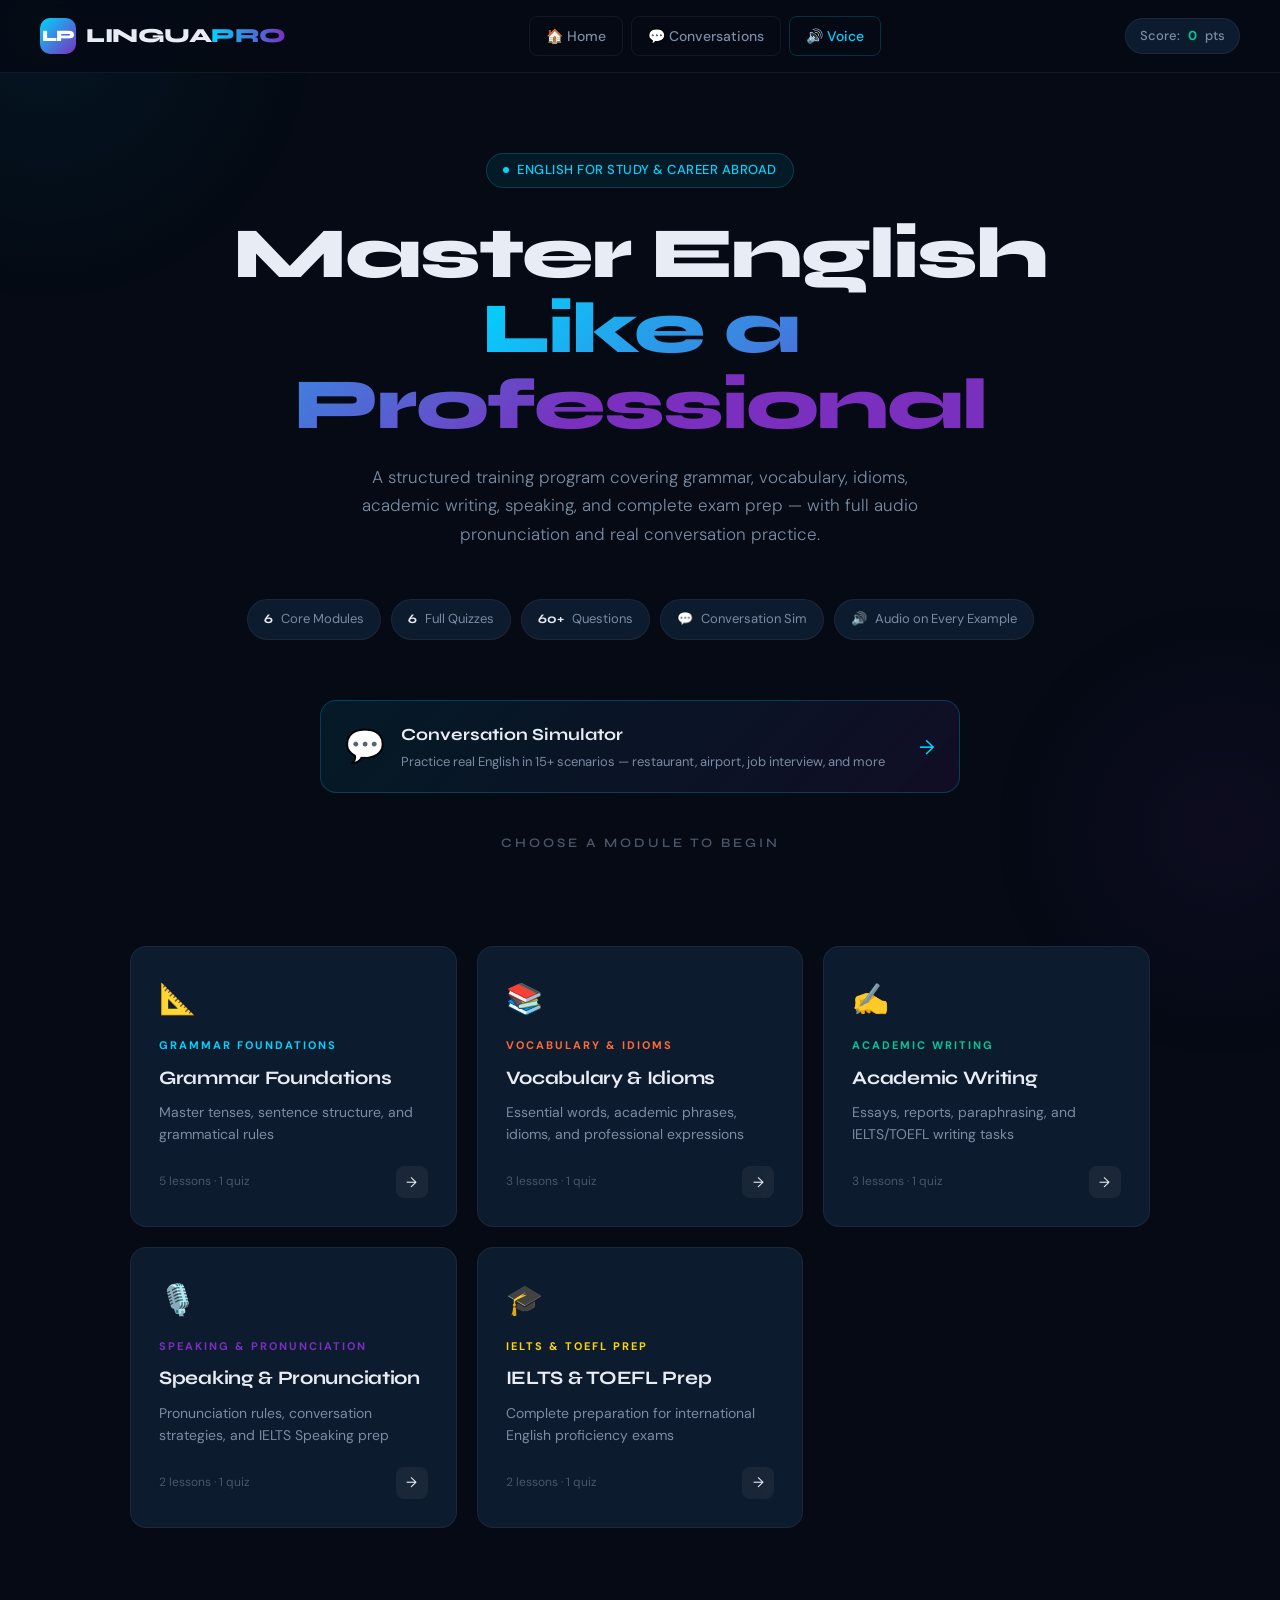
==== commit 25cf11ee: "atualizado" ====
--- a/index.html
+++ b/index.html
@@ -5,26 +5,16 @@
   <meta name="viewport" content="width=device-width, initial-scale=1.0, viewport-fit=cover" />
   <title>LINGUA PRO — Master English for Study & Career Abroad</title>
 
-  <!-- ─── PWA / Meta ──────────────────────────────────────────────────────── -->
-  <meta name="description" content="A structured English training program covering grammar, vocabulary, idioms, academic writing, speaking, and complete exam prep for IELTS & TOEFL." />
+  <meta name="description" content="A structured English training program covering grammar, vocabulary, idioms, academic writing, speaking, conversation simulator, and complete exam prep." />
   <meta name="theme-color" content="#00D4FF" />
   <meta name="mobile-web-app-capable" content="yes" />
   <meta name="apple-mobile-web-app-capable" content="yes" />
   <meta name="apple-mobile-web-app-status-bar-style" content="black-translucent" />
   <meta name="apple-mobile-web-app-title" content="LinguaPro" />
-  <meta name="msapplication-TileColor" content="#050A14" />
-  <meta name="msapplication-TileImage" content="icons/icon-144.png" />
-
-  <!-- ─── Icons ───────────────────────────────────────────────────────────── -->
+
   <link rel="icon" type="image/png" sizes="192x192" href="icons/icon-192.png" />
   <link rel="apple-touch-icon" href="icons/icon-192.png" />
-  <link rel="apple-touch-icon" sizes="152x152" href="icons/icon-152.png" />
-  <link rel="apple-touch-icon" sizes="144x144" href="icons/icon-144.png" />
-
-  <!-- ─── Manifest ────────────────────────────────────────────────────────── -->
   <link rel="manifest" href="manifest.json" />
-
-  <!-- ─── Fonts ───────────────────────────────────────────────────────────── -->
   <link rel="preconnect" href="https://fonts.googleapis.com" />
   <link rel="preconnect" href="https://fonts.gstatic.com" crossorigin />
   <link rel="stylesheet" href="css/style.css" />
@@ -33,24 +23,24 @@
 
 <div id="app">
 
-  <!-- ─── PWA INSTALL BANNER ──────────────────────────────────────────────── -->
+  <!-- ─── PWA INSTALL BANNER ──────────────────────────────────────────── -->
   <div id="pwa-banner" role="banner" aria-label="Install app banner">
     <div class="pwa-banner-text">
       <span>📲</span>
       <span><strong>Install Lingua Pro</strong> — use offline, faster access</span>
     </div>
     <div class="pwa-banner-actions">
-      <button class="btn-install" id="btn-install" aria-label="Install app">Install</button>
-      <button class="btn-dismiss" id="btn-dismiss" aria-label="Dismiss banner">Not now</button>
-    </div>
-  </div>
-
-  <!-- ─── OFFLINE TOAST ───────────────────────────────────────────────────── -->
+      <button class="btn-install" id="btn-install">Install</button>
+      <button class="btn-dismiss" id="btn-dismiss">Not now</button>
+    </div>
+  </div>
+
+  <!-- ─── OFFLINE TOAST ───────────────────────────────────────────────── -->
   <div id="offline-toast" role="status" aria-live="polite">
     <span>📡</span> <span id="offline-msg">You're offline</span>
   </div>
 
-  <!-- ─── HEADER ──────────────────────────────────────────────────────────── -->
+  <!-- ─── HEADER ──────────────────────────────────────────────────────── -->
   <header class="app-header">
     <div class="logo" onclick="App.goHome()" role="button" tabindex="0"
          aria-label="Lingua Pro — go to home" onkeydown="if(event.key==='Enter')App.goHome()">
@@ -62,8 +52,10 @@
       <button class="nav-btn" onclick="App.goHome()" aria-label="Home">
         🏠 <span class="nav-label">Home</span>
       </button>
-      <button class="nav-btn tts-settings-btn" onclick="App.openVoiceSettings()"
-              title="Voice Settings" aria-label="Open voice settings">
+      <button class="nav-btn" onclick="App.openConvoSimulator()" aria-label="Conversation Simulator">
+        💬 <span class="nav-label">Conversations</span>
+      </button>
+      <button class="nav-btn tts-settings-btn" onclick="App.openVoiceSettings()" aria-label="Voice Settings">
         🔊 Voice
       </button>
     </nav>
@@ -75,39 +67,31 @@
     </div>
   </header>
 
-  <!-- ─── VOICE SETTINGS MODAL ─────────────────────────────────────────────── -->
-  <div class="modal-overlay" id="voice-modal"
-       role="dialog" aria-modal="true" aria-label="Voice Settings"
+  <!-- ─── VOICE SETTINGS MODAL ────────────────────────────────────────── -->
+  <div class="modal-overlay" id="voice-modal" role="dialog" aria-modal="true"
        onclick="App.closeVoiceSettings()">
     <div class="modal-card" onclick="event.stopPropagation()">
       <div class="modal-header">
         <h3>🔊 Voice Settings</h3>
-        <button class="modal-close" onclick="App.closeVoiceSettings()" aria-label="Close voice settings">✕</button>
+        <button class="modal-close" onclick="App.closeVoiceSettings()">✕</button>
       </div>
       <div class="modal-body">
         <label class="setting-label" for="voice-select">English Voice</label>
         <select id="voice-select" class="setting-select"></select>
 
         <label class="setting-label" style="margin-top:20px" for="voice-rate">Speed</label>
-        <input type="range" id="voice-rate" min="0.5" max="1.5" step="0.1" value="0.9"
-               class="setting-range" aria-label="Speech speed"/>
-        <div class="range-labels" aria-hidden="true">
-          <span>Slow</span>
-          <span id="rate-display">0.9x</span>
-          <span>Fast</span>
+        <input type="range" id="voice-rate" min="0.5" max="1.5" step="0.1" value="0.9" class="setting-range"/>
+        <div class="range-labels">
+          <span>Slow</span><span id="rate-display">0.9x</span><span>Fast</span>
         </div>
 
         <label class="setting-label" style="margin-top:20px" for="voice-pitch">Pitch</label>
-        <input type="range" id="voice-pitch" min="0.5" max="2" step="0.1" value="1.0"
-               class="setting-range" aria-label="Speech pitch"/>
-        <div class="range-labels" aria-hidden="true">
-          <span>Low</span>
-          <span id="pitch-display">1.0</span>
-          <span>High</span>
-        </div>
-
-        <button id="test-voice-btn"
-                class="btn-primary tts-btn"
+        <input type="range" id="voice-pitch" min="0.5" max="2" step="0.1" value="1.0" class="setting-range"/>
+        <div class="range-labels">
+          <span>Low</span><span id="pitch-display">1.0</span><span>High</span>
+        </div>
+
+        <button id="test-voice-btn" class="btn-primary tts-btn"
                 style="margin-top:24px;width:100%;justify-content:center;"
                 onclick="App.testVoice()">
           <span class="tts-icon">🔊</span>
@@ -117,36 +101,47 @@
     </div>
   </div>
 
-  <!-- ─── HOME SCREEN ──────────────────────────────────────────────────────── -->
+  <!-- ─── HOME SCREEN ─────────────────────────────────────────────────── -->
   <main class="screen active" id="home-screen">
     <div class="hero">
       <div class="hero-tag">English for Study &amp; Career Abroad</div>
       <h1>Master English<br><span class="gradient-text">Like a Professional</span></h1>
-      <p>A structured training program covering grammar, vocabulary, idioms, academic writing, speaking, and complete exam prep for IELTS &amp; TOEFL — with full audio pronunciation on every example.</p>
+      <p>A structured training program covering grammar, vocabulary, idioms, academic writing, speaking, and complete exam prep — with full audio pronunciation and real conversation practice.</p>
       <div class="stats-row">
-        <div class="stat-chip"><span class="num">5</span> Core Modules</div>
-        <div class="stat-chip"><span class="num">5</span> Full Quizzes</div>
-        <div class="stat-chip"><span class="num">47+</span> Questions</div>
-        <div class="stat-chip"><span class="num">🔊</span> Play / Pause Audio</div>
-      </div>
+        <div class="stat-chip"><span class="num">6</span> Core Modules</div>
+        <div class="stat-chip"><span class="num">6</span> Full Quizzes</div>
+        <div class="stat-chip"><span class="num">60+</span> Questions</div>
+        <div class="stat-chip"><span class="num">💬</span> Conversation Sim</div>
+        <div class="stat-chip"><span class="num">🔊</span> Audio on Every Example</div>
+      </div>
+
+      <!-- Conversation Simulator CTA -->
+      <div class="convo-cta-home" onclick="App.openConvoSimulator()">
+        <div class="convo-cta-left">
+          <span class="convo-cta-icon">💬</span>
+          <div>
+            <div class="convo-cta-title">Conversation Simulator</div>
+            <div class="convo-cta-sub">Practice real English in 15+ scenarios — restaurant, airport, job interview, and more</div>
+          </div>
+        </div>
+        <div class="convo-cta-arrow">→</div>
+      </div>
+
       <div class="sections-title">Choose a Module to Begin</div>
     </div>
     <div class="sections-grid" id="sections-grid"></div>
   </main>
 
-  <!-- ─── SECTION SCREEN ───────────────────────────────────────────────────── -->
+  <!-- ─── SECTION SCREEN ───────────────────────────────────────────────── -->
   <div class="screen" id="section-screen">
     <button class="back-btn" onclick="App.goHome()">← Back to Home</button>
-
     <div class="section-header">
       <span class="section-header-tag"></span>
       <h2></h2>
       <p></p>
     </div>
-
     <div class="lesson-tabs" id="lesson-tabs"></div>
     <div id="lessons-container"></div>
-
     <div class="quiz-cta">
       <h3></h3>
       <p></p>
@@ -154,99 +149,174 @@
     </div>
   </div>
 
-  <!-- ─── QUIZ SCREEN ───────────────────────────────────────────────────────── -->
+  <!-- ─── QUIZ SCREEN ───────────────────────────────────────────────────── -->
   <div class="screen" id="quiz-screen">
     <button class="back-btn" onclick="App.goSection()">← Back to Lessons</button>
-
     <div class="quiz-header">
       <div class="quiz-meta">
         <h2 class="quiz-title" id="quiz-title"></h2>
         <div class="quiz-counter" id="quiz-counter"></div>
       </div>
-      <div class="progress-bar-wrap" role="progressbar" aria-valuemin="0" aria-valuemax="100">
+      <div class="progress-bar-wrap">
         <div class="progress-bar-fill" id="quiz-progress-fill" style="width:0%"></div>
       </div>
     </div>
-
     <div class="question-card">
       <div class="question-number" id="question-number"></div>
       <div class="question-text-wrap" id="question-text-wrap"></div>
       <div class="options-list" id="options-list"></div>
       <div class="feedback-box" id="feedback-box" aria-live="polite"></div>
     </div>
-
     <div class="quiz-nav">
       <button class="btn-next" id="btn-next">Next Question →</button>
     </div>
   </div>
 
-  <!-- ─── RESULTS SCREEN ───────────────────────────────────────────────────── -->
+  <!-- ─── RESULTS SCREEN ───────────────────────────────────────────────── -->
   <div class="screen" id="results-screen" aria-live="polite"></div>
 
+  <!-- ═══════════════════════════════════════════════════════════════════════
+       CONVERSATION SIMULATOR SCREENS
+  ═══════════════════════════════════════════════════════════════════════════ -->
+
+  <!-- Scene Picker -->
+  <div class="screen" id="convo-picker-screen">
+    <div class="convo-picker-wrap">
+      <button class="back-btn" onclick="App.goHome()">← Back to Home</button>
+      <h1 class="convo-picker-title">Practice Real <span>English Conversations</span></h1>
+      <p class="convo-picker-sub">Escolha um cenário, responda às perguntas em inglês e receba correção gramatical imediata — com áudio em voz real! 🎤</p>
+      <div class="scenes-grid-sim" id="scenes-grid-sim"></div>
+    </div>
+  </div>
+
+  <!-- Active Conversation -->
+  <div class="screen convo-active-screen" id="convo-active-screen">
+    <!-- Top bar -->
+    <div class="convo-topbar">
+      <button class="back-btn convo-back-btn" onclick="App.goConvoPicker()">← Cenários</button>
+      <div class="convo-scene-info">
+        <span class="convo-si-emoji" id="convo-si-emoji">🍽️</span>
+        <div>
+          <div class="convo-si-name" id="convo-si-name">Restaurant</div>
+          <div class="convo-si-sub" id="convo-si-sub"></div>
+        </div>
+      </div>
+      <div class="convo-badges">
+        <div class="convo-badge convo-badge-score">✅ <span id="convo-sc">0</span></div>
+        <div class="convo-badge convo-badge-streak">🔥 <span id="convo-st">0</span></div>
+      </div>
+    </div>
+
+    <!-- Voice bar -->
+    <div class="convo-voice-bar">
+      <label>🔊 Voz:</label>
+      <select id="convo-vs"></select>
+      <label>Velocidade:</label>
+      <input type="range" id="convo-vr" min="0.5" max="1.4" step="0.05" value="0.82"/>
+      <span class="convo-vb-val" id="convo-vv">0.82x</span>
+    </div>
+
+    <!-- Avatar + speech bubble -->
+    <div class="convo-avatar-area">
+      <div class="convo-avatar-wrap" id="convo-av-wrap">
+        <div class="convo-avatar-face" id="convo-av-face">👤</div>
+        <div class="convo-avatar-tag" id="convo-av-tag">Character</div>
+      </div>
+      <div class="convo-speech-bubble">
+        <div class="convo-bubble-lbl">💬 They ask you:</div>
+        <div class="convo-bubble-q" id="convo-bq">
+          <div class="convo-typing-dots"><span></span><span></span><span></span></div>
+        </div>
+        <div class="convo-q-progress">
+          <div class="convo-q-progress-fill" id="convo-qpf" style="width:0%"></div>
+        </div>
+        <div class="convo-bubble-btns" id="convo-bbtns" style="display:none">
+          <button class="convo-tts-sm" id="convo-tts-q" onclick="App.convoSpeakQ()">🔊 Ouvir</button>
+          <button class="convo-hint-btn" onclick="App.convoShowHint()">💡 Dica</button>
+          <button class="convo-transl-btn" onclick="App.convoShowTranslation()">🇧🇷 Traduzir</button>
+        </div>
+      </div>
+    </div>
+
+    <!-- Answer area -->
+    <div class="convo-answer-area" id="convo-ans-area"></div>
+
+    <!-- Input -->
+    <div class="convo-input-area">
+      <div class="convo-input-row">
+        <textarea class="convo-ans-input" id="convo-ans-in"
+                  placeholder="Type your answer in English..."
+                  rows="1"
+                  onkeydown="App.convoHandleKey(event)"
+                  oninput="App.convoAutoResize(this)"></textarea>
+        <button class="convo-send-btn" id="convo-send-btn" onclick="App.convoSubmit()">➤</button>
+      </div>
+      <div class="convo-inp-hint">Enter para enviar · Shift+Enter para nova linha</div>
+    </div>
+  </div>
+
+  <!-- Grammar modal (Conversation Simulator) -->
+  <div class="convo-modal-ov" id="convo-gmod" onclick="App.convoCloseModal()">
+    <div class="convo-modal-card" onclick="event.stopPropagation()">
+      <h3 id="convo-mod-title">📘 Grammar Rule</h3>
+      <div id="convo-mod-body"></div>
+      <button class="convo-close-m" onclick="App.convoCloseModal()">Entendi ✓</button>
+    </div>
+  </div>
+
+  <!-- Confetti wrapper -->
+  <div class="convo-cfw" id="convo-cfw"></div>
+
 </div><!-- /#app -->
 
 <script src="js/index.js"></script>
+<script src="js/simulator.js"></script>
 <script>
-// ─── SERVICE WORKER REGISTRATION ───────────────────────────────────────────
+// ── Service Worker ─────────────────────────────────────────────────────────
 if ('serviceWorker' in navigator) {
   window.addEventListener('load', () => {
     navigator.serviceWorker.register('./sw.js')
-      .then(reg => console.log('[SW] Registered', reg.scope))
-      .catch(err => console.warn('[SW] Registration failed', err));
+      .then(r => console.log('[SW]', r.scope))
+      .catch(e => console.warn('[SW] failed', e));
   });
 }
 
-// ─── OFFLINE / ONLINE TOAST ────────────────────────────────────────────────
+// ── Offline toast ──────────────────────────────────────────────────────────
 const offlineToast = document.getElementById('offline-toast');
 const offlineMsg   = document.getElementById('offline-msg');
 let offlineTimer;
-
-function showToast(msg, duration = 3500) {
+function showToast(msg, dur = 3500) {
   offlineMsg.textContent = msg;
   offlineToast.classList.add('show');
   clearTimeout(offlineTimer);
-  offlineTimer = setTimeout(() => offlineToast.classList.remove('show'), duration);
+  offlineTimer = setTimeout(() => offlineToast.classList.remove('show'), dur);
 }
-
-window.addEventListener('offline', () => showToast('📡 You\'re offline — content may be limited', 5000));
+window.addEventListener('offline', () => showToast('📡 Você está offline', 5000));
 window.addEventListener('online',  () => showToast('✅ Back online!', 3000));
 
-// ─── PWA INSTALL PROMPT ────────────────────────────────────────────────────
+// ── PWA install ────────────────────────────────────────────────────────────
 let deferredInstallPrompt = null;
 const pwaBanner  = document.getElementById('pwa-banner');
 const btnInstall = document.getElementById('btn-install');
 const btnDismiss = document.getElementById('btn-dismiss');
-
-// Listen for the browser's install prompt
 window.addEventListener('beforeinstallprompt', e => {
-  e.preventDefault();
-  deferredInstallPrompt = e;
-
-  // Don't show if user dismissed before
-  if (!localStorage.getItem('pwa-dismissed')) {
-    pwaBanner.classList.add('show');
-  }
+  e.preventDefault(); deferredInstallPrompt = e;
+  if (!localStorage.getItem('pwa-dismissed')) pwaBanner.classList.add('show');
 });
-
 btnInstall.addEventListener('click', async () => {
   if (!deferredInstallPrompt) return;
   pwaBanner.classList.remove('show');
   deferredInstallPrompt.prompt();
   const { outcome } = await deferredInstallPrompt.userChoice;
-  console.log('[PWA] Install outcome:', outcome);
   deferredInstallPrompt = null;
 });
-
 btnDismiss.addEventListener('click', () => {
   pwaBanner.classList.remove('show');
   localStorage.setItem('pwa-dismissed', '1');
 });
-
-// Hide banner if app was installed
 window.addEventListener('appinstalled', () => {
   pwaBanner.classList.remove('show');
-  showToast('🎉 Lingua Pro installed successfully!', 4000);
-  deferredInstallPrompt = null;
+  showToast('🎉 Lingua Pro instalado!', 4000);
 });
 </script>
 </body>
--- a/css/style.css
+++ b/css/style.css
@@ -471,6 +471,8 @@
 /* ─── HERO / HOME SCREEN ─── */
 .screen { display: none; }
 .screen.active { display: block; }
+/* Conversation active screen uses flex layout — must override the block above */
+.convo-active-screen.active { display: flex; }
 
 .hero {
   max-width: 1100px;
@@ -1125,10 +1127,9 @@
   .logo-text { font-size: 17px; }
   .logo-mark { width: 32px; height: 32px; font-size: 14px; border-radius: 8px; }
 
-  /* Hide "Home" nav label, keep icon */
-  .nav-btn:first-child .nav-label { display: none; }
-  /* Show only icon on very small screens */
-  .nav-btn { padding: 8px 12px; font-size: 13px; }
+  /* Hide all nav labels on mobile — show icons only */
+  .nav-btn .nav-label { display: none; }
+  .nav-btn { padding: 8px 10px; font-size: 13px; min-height: 38px; }
 
   .progress-indicator { padding: 6px 12px; font-size: 12px; gap: 6px; }
   .progress-indicator .score-label { display: none; } /* hide "pts" label on tiny screens */
@@ -1268,3 +1269,560 @@
   outline: 2px solid var(--accent-blue);
   outline-offset: 2px;
 }
+
+/* ═══════════════════════════════════════════════════════════════════════════
+   CONVERSATION SIMULATOR — integrated styles
+═══════════════════════════════════════════════════════════════════════════ */
+
+/* ── Home CTA banner ─────────────────────────────────────────────────────── */
+.convo-cta-home {
+  display: flex;
+  align-items: center;
+  justify-content: space-between;
+  gap: 16px;
+  background: linear-gradient(135deg, rgba(0,212,255,0.08), rgba(123,47,190,0.10));
+  border: 1px solid rgba(0,212,255,0.22);
+  border-radius: var(--radius);
+  padding: 20px 24px;
+  margin: 0 auto 40px;
+  max-width: 640px;
+  cursor: pointer;
+  transition: var(--transition);
+  -webkit-tap-highlight-color: transparent;
+}
+.convo-cta-home:hover {
+  border-color: rgba(0,212,255,0.5);
+  transform: translateY(-2px);
+  box-shadow: 0 12px 32px rgba(0,212,255,0.12);
+}
+.convo-cta-left {
+  display: flex;
+  align-items: center;
+  gap: 16px;
+  text-align: left;
+}
+.convo-cta-icon { font-size: 32px; flex-shrink: 0; }
+.convo-cta-title {
+  font-family: var(--font-display);
+  font-size: 17px; font-weight: 700;
+  color: var(--text-primary);
+  margin-bottom: 4px;
+}
+.convo-cta-sub { font-size: 13px; color: var(--text-secondary); line-height: 1.5; }
+.convo-cta-arrow {
+  font-size: 20px; color: var(--accent-blue);
+  flex-shrink: 0; transition: transform 0.2s;
+}
+.convo-cta-home:hover .convo-cta-arrow { transform: translateX(4px); }
+
+/* ── Scene picker ─────────────────────────────────────────────────────────── */
+#convo-picker-screen {
+  min-height: calc(100dvh - 65px);
+  overflow-y: auto;
+}
+
+.convo-picker-wrap {
+  max-width: 1100px;
+  margin: 0 auto;
+  padding: 40px 40px 80px;
+}
+.convo-picker-title {
+  font-family: var(--font-display);
+  font-size: clamp(26px, 4vw, 42px);
+  font-weight: 800;
+  line-height: 1.15;
+  margin-bottom: 12px;
+}
+.convo-picker-title span {
+  background: linear-gradient(90deg, var(--accent-blue), var(--accent-purple));
+  -webkit-background-clip: text;
+  -webkit-text-fill-color: transparent;
+  background-clip: text;
+}
+.convo-picker-sub {
+  color: var(--text-secondary);
+  font-size: 15px;
+  max-width: 580px;
+  line-height: 1.7;
+  margin-bottom: 36px;
+}
+
+.scenes-grid-sim {
+  display: grid;
+  grid-template-columns: repeat(auto-fill, minmax(210px, 1fr));
+  gap: 16px;
+}
+
+.scene-card-sim {
+  background: var(--bg-card);
+  border: 1px solid var(--border);
+  border-radius: var(--radius);
+  padding: 24px 18px;
+  cursor: pointer;
+  transition: var(--transition);
+  position: relative; overflow: hidden;
+  display: flex; flex-direction: column; gap: 8px;
+  -webkit-tap-highlight-color: transparent;
+}
+.scene-card-sim::before {
+  content: '';
+  position: absolute; inset: 0;
+  background: linear-gradient(135deg, var(--sc, var(--accent-blue)) 0%, transparent 60%);
+  opacity: 0; transition: opacity 0.3s;
+}
+.scene-card-sim:hover {
+  border-color: var(--sc, var(--accent-blue));
+  transform: translateY(-4px);
+  box-shadow: 0 16px 40px rgba(0,0,0,0.35);
+}
+.scene-card-sim:hover::before { opacity: 0.07; }
+
+.sc-emoji-sim { font-size: 38px; }
+.sc-name-sim { font-family: var(--font-display); font-size: 15px; font-weight: 700; }
+.sc-desc-sim { color: var(--text-secondary); font-size: 13px; line-height: 1.5; }
+.sc-tag-sim {
+  margin-top: auto;
+  display: inline-block;
+  padding: 3px 10px; border-radius: 20px;
+  font-size: 11px; font-weight: 600; letter-spacing: 0.5px;
+  background: rgba(255,255,255,0.05); color: var(--text-secondary);
+}
+
+/* ── Active conversation screen layout ─────────────────────────────────────── */
+.convo-active-screen {
+  display: none;
+  flex-direction: column;
+  /* dvh accounts for collapsing browser chrome on mobile */
+  height: calc(100dvh - 65px);
+  max-height: calc(100dvh - 65px);
+  overflow: hidden;
+  /* Prevent iOS rubber-band scroll bleeding into inner areas */
+  position: relative;
+}
+.convo-active-screen.active { display: flex; }
+
+/* Ensure answer area is the only scrollable child */
+.convo-active-screen > * { flex-shrink: 0; }
+.convo-answer-area { flex-shrink: 1 !important; min-height: 0; }
+
+/* top bar */
+.convo-topbar {
+  display: flex; align-items: center; gap: 12px;
+  padding: 10px 20px;
+  border-bottom: 1px solid var(--border);
+  background: rgba(5,10,20,0.92);
+  backdrop-filter: blur(20px);
+  flex-shrink: 0; flex-wrap: wrap;
+}
+.convo-back-btn {
+  background: transparent;
+  border: 1px solid var(--border-hover);
+  color: var(--text-secondary);
+  padding: 7px 14px; border-radius: 8px;
+  cursor: pointer; font-size: 13px; transition: var(--transition);
+  font-family: var(--font-body); flex-shrink: 0; min-height: 38px;
+}
+.convo-back-btn:hover { border-color: var(--accent-blue); color: var(--accent-blue); }
+
+.convo-scene-info { display: flex; align-items: center; gap: 10px; }
+.convo-si-emoji { font-size: 22px; }
+.convo-si-name { font-family: var(--font-display); font-weight: 700; font-size: 15px; }
+.convo-si-sub { color: var(--text-secondary); font-size: 12px; }
+
+.convo-badges { display: flex; gap: 8px; margin-left: auto; }
+.convo-badge {
+  border-radius: 20px; padding: 4px 12px;
+  font-size: 12px; font-weight: 600;
+}
+.convo-badge-score {
+  background: rgba(0,200,150,0.12); border: 1px solid rgba(0,200,150,0.25);
+  color: #00C896;
+}
+.convo-badge-streak {
+  background: rgba(255,215,0,0.10); border: 1px solid rgba(255,215,0,0.2);
+  color: #FFD700;
+}
+
+/* voice bar */
+.convo-voice-bar {
+  display: flex; align-items: center; gap: 10px;
+  padding: 8px 20px;
+  border-bottom: 1px solid var(--border);
+  background: rgba(5,10,20,0.6);
+  flex-shrink: 0;
+  flex-wrap: wrap;
+  row-gap: 6px;
+}
+.convo-voice-bar label { font-size: 12px; color: var(--text-secondary); white-space: nowrap; }
+.convo-voice-bar select {
+  background: var(--bg-card); border: 1px solid var(--border);
+  color: var(--text-primary); border-radius: 8px;
+  padding: 4px 8px; font-size: 12px; font-family: var(--font-body); cursor: pointer;
+  flex: 1; min-width: 0; max-width: 220px;
+}
+.convo-voice-bar input[type=range] {
+  width: 80px; padding: 0; cursor: pointer;
+  -webkit-appearance: none; height: 4px; border-radius: 2px;
+  background: rgba(255,255,255,0.12); border: none; outline: none;
+}
+.convo-voice-bar input[type=range]::-webkit-slider-thumb {
+  -webkit-appearance: none; width: 16px; height: 16px;
+  border-radius: 50%; background: var(--accent-blue); cursor: pointer;
+}
+.convo-vb-val { font-size: 12px; color: var(--text-secondary); white-space: nowrap; }
+
+/* avatar area */
+.convo-avatar-area {
+  display: flex; align-items: flex-end; gap: 16px;
+  padding: 16px 20px 0;
+  flex-shrink: 0;
+  min-width: 0;
+}
+.convo-avatar-wrap { position: relative; flex-shrink: 0; }
+.convo-avatar-face {
+  width: 90px; height: 128px; border-radius: 16px;
+  border: 2px solid var(--border);
+  background: var(--bg-card);
+  display: flex; align-items: center; justify-content: center;
+  font-size: 62px;
+  transition: border-color 0.3s, box-shadow 0.3s;
+  user-select: none;
+}
+.convo-avatar-wrap.convo-speaking .convo-avatar-face {
+  border-color: var(--accent-blue);
+  box-shadow: 0 0 24px rgba(0,212,255,0.35);
+}
+.convo-avatar-tag {
+  position: absolute; bottom: -10px; left: 50%; transform: translateX(-50%);
+  background: linear-gradient(135deg, var(--accent-blue), var(--accent-purple));
+  color: #fff; font-size: 11px; font-weight: 700;
+  padding: 3px 10px; border-radius: 12px; white-space: nowrap;
+  font-family: var(--font-display);
+}
+
+/* speech bubble */
+.convo-speech-bubble {
+  flex: 1;
+  min-width: 0;
+  background: var(--bg-card);
+  border: 1px solid var(--border-hover);
+  border-radius: 16px 16px 16px 4px;
+  padding: 14px 16px;
+  display: flex; flex-direction: column; gap: 10px;
+  min-height: 80px;
+  overflow: hidden;
+}
+.convo-bubble-lbl {
+  font-size: 11px; font-weight: 600;
+  color: var(--text-secondary); letter-spacing: 0.5px; text-transform: uppercase;
+}
+.convo-bubble-q { font-size: 16px; line-height: 1.65; color: var(--text-primary); font-weight: 500; min-height: 24px; }
+.convo-bubble-btns { display: flex; gap: 8px; flex-wrap: wrap; }
+
+.convo-tts-sm {
+  display: flex; align-items: center; gap: 5px;
+  background: rgba(0,212,255,0.10); border: 1px solid rgba(0,212,255,0.22);
+  color: var(--accent-blue); border-radius: 8px;
+  padding: 5px 13px; font-size: 12px; cursor: pointer;
+  transition: var(--transition); font-family: var(--font-body);
+  min-height: 34px;
+}
+.convo-tts-sm:hover, .convo-tts-sm.playing {
+  background: rgba(0,212,255,0.20); border-color: var(--accent-blue);
+}
+.convo-hint-btn {
+  background: rgba(255,215,0,0.08); border: 1px solid rgba(255,215,0,0.2);
+  color: #FFD700; border-radius: 8px; padding: 5px 13px; font-size: 12px;
+  cursor: pointer; font-family: var(--font-body); transition: var(--transition);
+  min-height: 34px;
+}
+.convo-hint-btn:hover { background: rgba(255,215,0,0.15); }
+.convo-transl-btn {
+  background: rgba(0,212,255,0.07); border: 1px solid rgba(0,212,255,0.18);
+  color: var(--accent-blue); border-radius: 8px; padding: 5px 13px;
+  font-size: 12px; cursor: pointer; font-family: var(--font-body);
+  min-height: 34px;
+}
+
+/* typing dots */
+.convo-typing-dots { display: flex; gap: 5px; padding: 6px 0; }
+.convo-typing-dots span {
+  width: 8px; height: 8px; background: var(--text-muted);
+  border-radius: 50%; animation: convo-db 1.2s infinite;
+}
+.convo-typing-dots span:nth-child(2) { animation-delay: 0.2s; }
+.convo-typing-dots span:nth-child(3) { animation-delay: 0.4s; }
+@keyframes convo-db {
+  0%, 60%, 100% { transform: translateY(0); }
+  30% { transform: translateY(-8px); }
+}
+
+/* question progress bar */
+.convo-q-progress { height: 3px; background: var(--border); border-radius: 3px; overflow: hidden; }
+.convo-q-progress-fill {
+  height: 100%;
+  background: linear-gradient(90deg, var(--accent-blue), var(--accent-purple));
+  border-radius: 3px; transition: width 0.5s ease;
+}
+
+/* answer area */
+.convo-answer-area {
+  flex: 1; overflow-y: auto; overflow-x: hidden; padding: 16px 20px;
+  display: flex; flex-direction: column; gap: 10px;
+  scroll-padding-bottom: 8px;
+}
+.convo-answer-area::-webkit-scrollbar { width: 4px; }
+.convo-answer-area::-webkit-scrollbar-thumb { background: var(--border); border-radius: 4px; }
+
+/* bubbles */
+.convo-bubble {
+  border-radius: 12px; padding: 12px 14px;
+  font-size: 14px; line-height: 1.65;
+  position: relative;
+  animation: convo-fu 0.3s ease;
+  max-width: min(92%, 520px);
+  word-break: break-word;
+  overflow-wrap: break-word;
+}
+@keyframes convo-fu {
+  from { opacity: 0; transform: translateY(8px); }
+  to   { opacity: 1; transform: translateY(0); }
+}
+.convo-bubble-user {
+  background: rgba(0,212,255,0.09); border: 1px solid rgba(0,212,255,0.18);
+  align-self: flex-end; border-bottom-right-radius: 4px;
+}
+.convo-bubble-wrong {
+  background: rgba(255,71,87,0.09); border: 1px solid rgba(255,71,87,0.22);
+  align-self: flex-start; border-bottom-left-radius: 4px;
+}
+.convo-bubble-ok {
+  background: rgba(0,200,150,0.09); border: 1px solid rgba(0,200,150,0.22);
+  align-self: flex-start; border-bottom-left-radius: 4px;
+}
+.convo-bubble-hint-b {
+  background: rgba(255,215,0,0.07); border: 1px solid rgba(255,215,0,0.18);
+  align-self: flex-start; border-bottom-left-radius: 4px;
+  color: #FFD700; font-size: 13px;
+}
+
+.convo-blbl {
+  font-size: 11px; font-weight: 700; letter-spacing: 0.5px;
+  text-transform: uppercase; margin-bottom: 5px;
+}
+.convo-bubble-wrong .convo-blbl { color: #FF4757; }
+.convo-bubble-ok    .convo-blbl { color: #00C896; }
+.convo-bubble-hint-b .convo-blbl { color: #FFD700; }
+
+.convo-grammar-tag {
+  display: inline-block; margin-top: 8px;
+  background: rgba(123,47,190,0.15); border: 1px solid rgba(123,47,190,0.30);
+  color: #A78BFA; border-radius: 8px; padding: 4px 12px;
+  font-size: 12px; cursor: pointer; font-family: var(--font-body);
+  transition: var(--transition);
+}
+.convo-grammar-tag:hover { background: rgba(123,47,190,0.25); }
+
+.convo-speak-mini {
+  display: inline-flex; align-items: center; gap: 4px;
+  margin-top: 8px;
+  background: rgba(0,212,255,0.08); border: 1px solid rgba(0,212,255,0.18);
+  color: var(--accent-blue); border-radius: 8px;
+  padding: 4px 10px; font-size: 12px; cursor: pointer;
+  font-family: var(--font-body); transition: var(--transition);
+}
+.convo-speak-mini:hover { background: rgba(0,212,255,0.15); }
+
+/* next question button */
+.convo-next-q-btn {
+  background: linear-gradient(135deg, #00C896, #00A87A);
+  border: none; border-radius: 12px;
+  padding: 12px 28px; color: #fff;
+  font-family: var(--font-display); font-weight: 700; font-size: 14px;
+  cursor: pointer; transition: var(--transition);
+  margin: 4px auto 8px; display: block;
+  min-height: 46px;
+  flex-shrink: 0;
+}
+.convo-next-q-btn:hover { transform: translateY(-2px); box-shadow: 0 8px 24px rgba(0,200,150,0.35); }
+
+/* input area */
+.convo-input-area {
+  padding: 12px 20px;
+  padding-bottom: calc(12px + env(safe-area-inset-bottom, 0px));
+  border-top: 1px solid var(--border);
+  background: rgba(5,10,20,0.94);
+  backdrop-filter: blur(20px);
+  flex-shrink: 0;
+}
+.convo-input-row { display: flex; gap: 10px; }
+.convo-ans-input {
+  flex: 1;
+  background: var(--bg-card); border: 1px solid var(--border);
+  border-radius: 12px; padding: 12px 14px;
+  font-family: var(--font-body); font-size: 15px;
+  color: var(--text-primary); outline: none;
+  transition: border-color 0.2s; resize: none;
+  min-height: 48px; max-height: 120px;
+  /* Prevent iOS zoom */
+  font-size: max(16px, 15px);
+}
+.convo-ans-input::placeholder { color: var(--text-muted); }
+.convo-ans-input:focus { border-color: rgba(0,212,255,0.4); }
+
+.convo-send-btn {
+  background: linear-gradient(135deg, var(--accent-blue), var(--accent-purple));
+  border: none; border-radius: 12px;
+  padding: 0 20px; color: #fff;
+  font-size: 20px; cursor: pointer;
+  transition: var(--transition); flex-shrink: 0;
+  min-height: 48px; min-width: 52px;
+}
+.convo-send-btn:hover { transform: scale(1.05); box-shadow: 0 4px 16px rgba(0,212,255,0.3); }
+.convo-send-btn:disabled { opacity: 0.35; cursor: not-allowed; transform: none; }
+
+.convo-inp-hint { font-size: 12px; color: var(--text-muted); margin-top: 6px; }
+
+/* grammar modal */
+.convo-modal-ov {
+  position: fixed; inset: 0;
+  background: rgba(0,0,0,0.75); backdrop-filter: blur(8px);
+  z-index: 800;
+  display: flex; align-items: center; justify-content: center;
+  padding: 20px;
+  opacity: 0; pointer-events: none; transition: opacity 0.3s;
+}
+.convo-modal-ov.show { opacity: 1; pointer-events: auto; }
+
+.convo-modal-card {
+  background: var(--bg-card);
+  border: 1px solid rgba(0,212,255,0.22);
+  border-radius: 20px; padding: 28px;
+  max-width: 500px; width: 100%;
+  max-height: 82vh; overflow-y: auto;
+  transform: translateY(16px); transition: transform 0.3s;
+}
+.convo-modal-ov.show .convo-modal-card { transform: translateY(0); }
+
+.convo-modal-card h3 { font-family: var(--font-display); font-size: 18px; margin-bottom: 8px; }
+.convo-rule-ex {
+  background: var(--bg-secondary);
+  border-left: 3px solid var(--accent-blue);
+  border-radius: 4px 8px 8px 4px;
+  padding: 10px 14px; margin: 10px 0;
+  font-size: 14px; color: var(--text-primary);
+}
+.convo-modal-card p { color: var(--text-secondary); line-height: 1.75; margin: 8px 0; font-size: 14px; }
+.convo-close-m {
+  background: rgba(255,255,255,0.06); border: none;
+  border-radius: 8px; padding: 10px 22px;
+  color: var(--text-primary); cursor: pointer;
+  font-family: var(--font-body); font-size: 14px;
+  margin-top: 12px; width: 100%; transition: var(--transition);
+}
+.convo-close-m:hover { background: rgba(255,255,255,0.10); }
+
+/* confetti */
+.convo-cfw { position: fixed; inset: 0; pointer-events: none; z-index: 999; }
+.convo-cfp {
+  position: absolute; top: -10px;
+  animation: convo-cff 1.5s ease-in forwards;
+}
+@keyframes convo-cff {
+  to { transform: translateY(110vh) rotate(720deg); opacity: 0; }
+}
+
+/* ═══════════════════════════════════════════════════════════════
+   CONVERSATION SIMULATOR — RESPONSIVE
+═══════════════════════════════════════════════════════════════ */
+@media (max-width: 900px) {
+  .convo-picker-wrap { padding: 32px 24px 60px; }
+  .scenes-grid-sim { grid-template-columns: repeat(auto-fill, minmax(180px, 1fr)); gap: 14px; }
+}
+
+@media (max-width: 640px) {
+  /* Home CTA */
+  .convo-cta-home { padding: 14px 16px; gap: 12px; }
+  .convo-cta-icon { font-size: 26px; }
+  .convo-cta-title { font-size: 15px; }
+  .convo-cta-sub { font-size: 12px; }
+
+  /* Picker */
+  .convo-picker-wrap { padding: 24px 16px 60px; }
+  .convo-picker-title { font-size: clamp(22px, 7vw, 32px); }
+  .convo-picker-sub { font-size: 14px; margin-bottom: 24px; }
+  .convo-picker-wrap .back-btn { margin-bottom: 20px; }
+  .scenes-grid-sim { grid-template-columns: 1fr 1fr; gap: 10px; }
+  .scene-card-sim { padding: 14px 12px; }
+  .sc-emoji-sim { font-size: 30px; }
+  .sc-name-sim { font-size: 14px; }
+  .sc-desc-sim { font-size: 12px; }
+
+  /* Active conversation — allow height to breathe on small screens */
+  .convo-active-screen {
+    height: calc(100dvh - 57px);
+    max-height: calc(100dvh - 57px);
+  }
+
+  /* Keep next button always visible above input */
+  .convo-next-q-btn {
+    margin: 4px auto 4px;
+    width: calc(100% - 28px);
+  }
+
+  /* Conversation topbar */
+  .convo-topbar { padding: 8px 14px; gap: 8px; }
+  .convo-si-name { font-size: 14px; }
+  .convo-si-sub { display: none; }
+  .convo-badge { padding: 3px 10px; font-size: 11px; }
+
+  /* Voice bar — collapse to single tight row */
+  .convo-voice-bar { padding: 6px 14px; gap: 6px; row-gap: 4px; }
+  .convo-voice-bar select { font-size: 11px; max-width: 160px; }
+  .convo-voice-bar input[type=range] { width: 60px; }
+
+  /* Avatar area */
+  .convo-avatar-area { padding: 10px 14px 0; gap: 10px; }
+  .convo-avatar-face { width: 70px; height: 100px; font-size: 48px; }
+  .convo-avatar-tag { font-size: 10px; padding: 2px 8px; }
+  .convo-bubble-q { font-size: 14px; }
+  .convo-speech-bubble { padding: 10px 12px; gap: 8px; min-height: 60px; }
+
+  /* Answer area */
+  .convo-answer-area { padding: 10px 14px; gap: 8px; }
+  .convo-bubble { font-size: 13px; padding: 10px 12px; }
+
+  /* Input area */
+  .convo-input-area {
+    padding: 10px 14px;
+    padding-bottom: calc(10px + env(safe-area-inset-bottom, 0px));
+  }
+  .convo-ans-input { font-size: 16px; padding: 10px 12px; min-height: 44px; }
+  .convo-send-btn { padding: 0 16px; font-size: 18px; min-width: 46px; min-height: 44px; }
+  .convo-inp-hint { font-size: 11px; }
+
+  /* Bubble action buttons */
+  .convo-bubble-btns { gap: 6px; flex-wrap: wrap; }
+  .convo-tts-sm, .convo-hint-btn, .convo-transl-btn {
+    padding: 4px 10px; font-size: 11px; min-height: 30px;
+  }
+}
+
+/* ── Landscape mobile — shrink avatar so chat area stays usable ── */
+@media (max-height: 500px) and (orientation: landscape) {
+  .convo-avatar-area { padding: 6px 14px 0; }
+  .convo-avatar-face { width: 54px; height: 76px; font-size: 36px; border-radius: 12px; }
+  .convo-avatar-tag { font-size: 9px; padding: 2px 6px; }
+  .convo-speech-bubble { min-height: 50px; padding: 8px 10px; gap: 6px; }
+  .convo-bubble-q { font-size: 13px; }
+  .convo-voice-bar { display: none; } /* hide voice bar in landscape to save space */
+  .convo-input-area { padding: 7px 14px; padding-bottom: calc(7px + env(safe-area-inset-bottom, 0px)); }
+}
+
+@media (max-width: 380px) {
+  .scenes-grid-sim { grid-template-columns: 1fr; }
+  .convo-avatar-face { width: 60px; height: 88px; font-size: 40px; border-radius: 12px; }
+  .convo-badges { gap: 4px; }
+  /* At 380px the header has logo-mark + 3 icon-only btns + score — still fits */
+  .convo-badge-score, .convo-badge-streak { padding: 3px 8px; font-size: 10px; }
+}
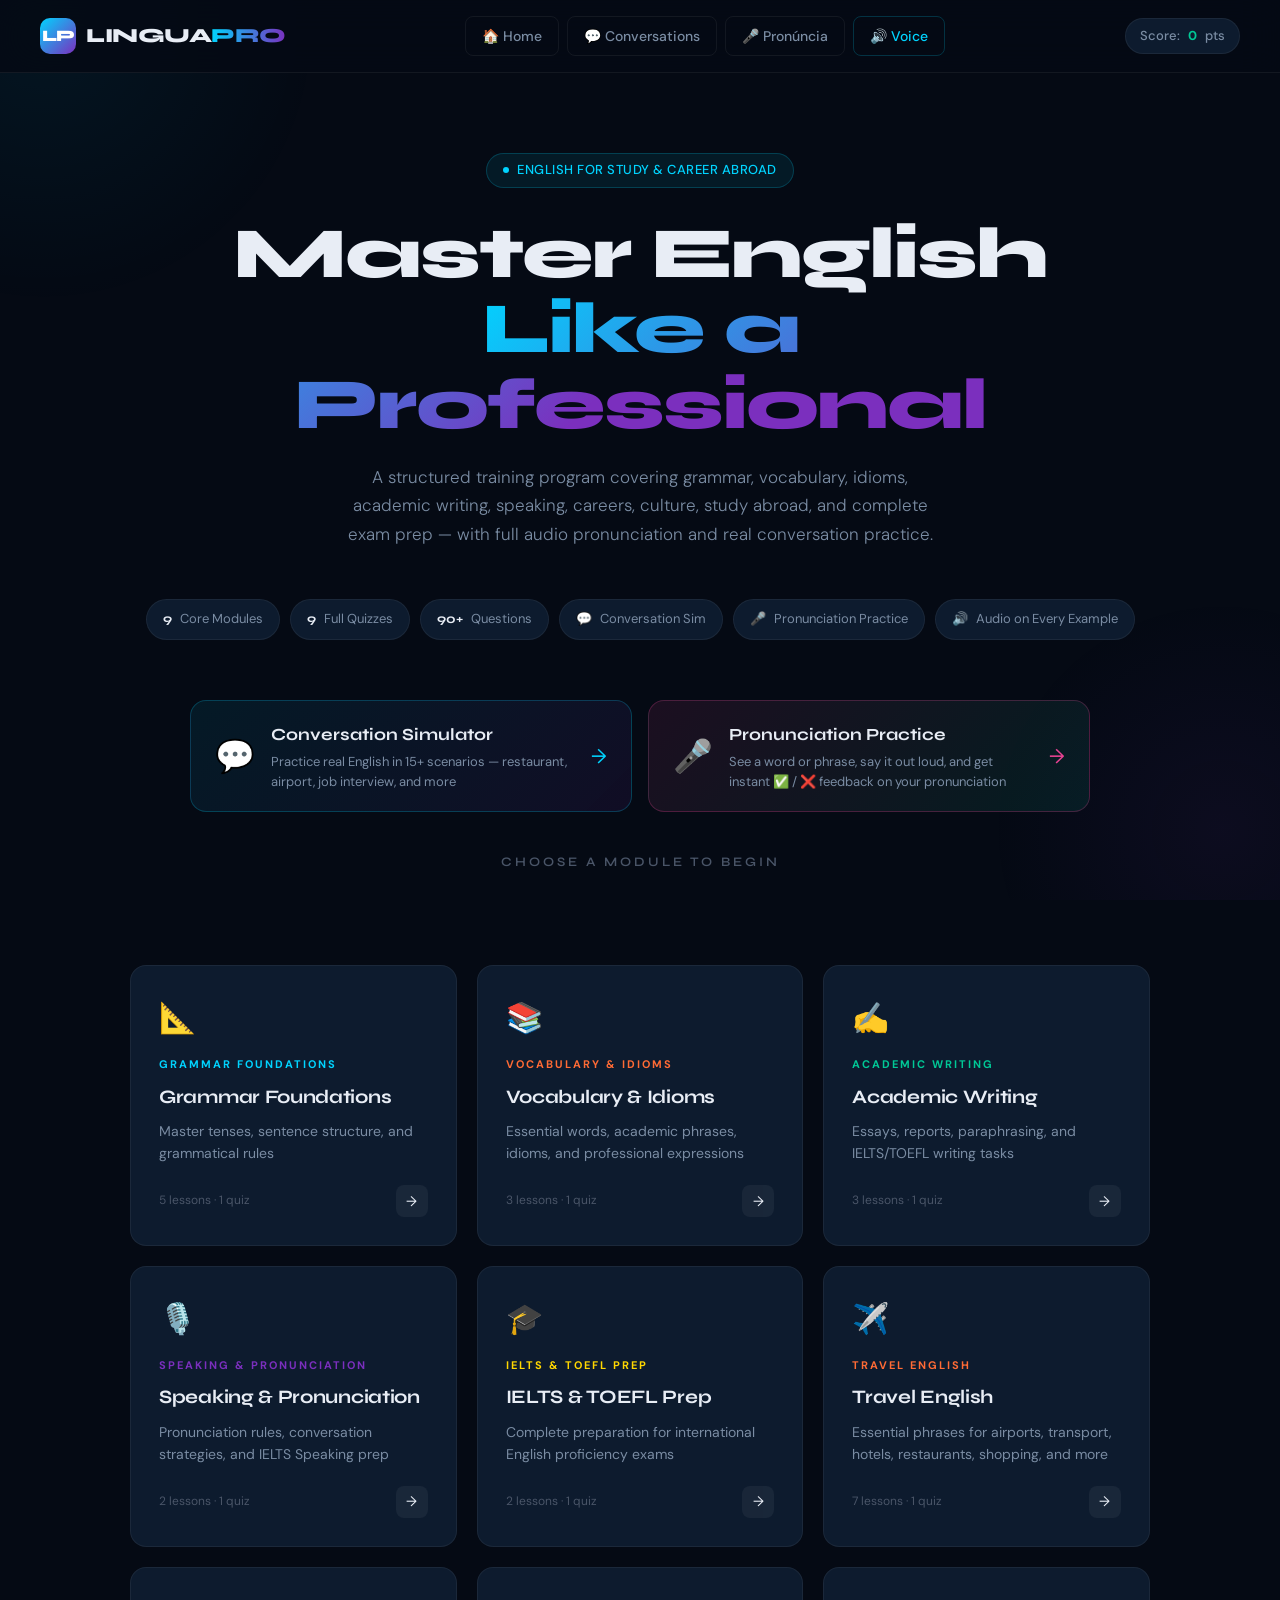
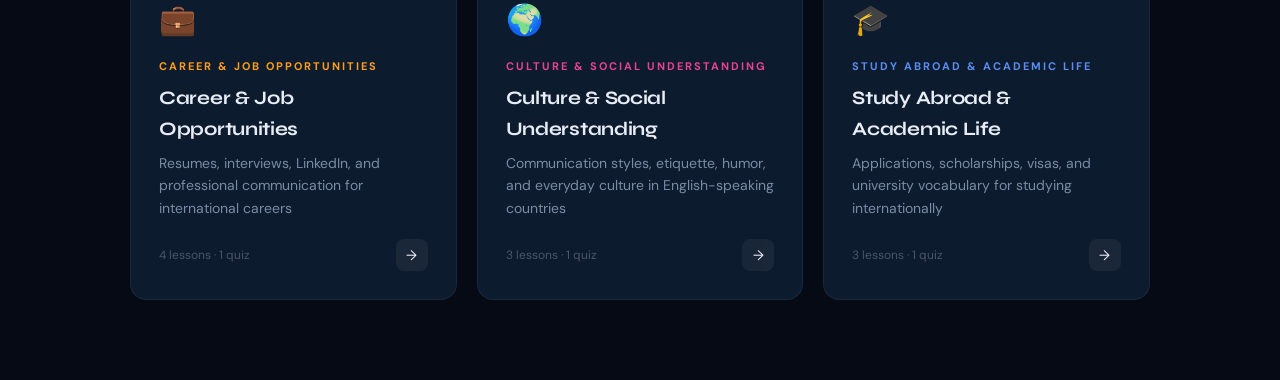
==== commit c18ae2e4: "atualizado" ====
--- a/index.html
+++ b/index.html
@@ -21,6 +21,8 @@
 </head>
 <body>
 
+<div class="bg-decor" aria-hidden="true"></div>
+
 <div id="app">
 
   <!-- ─── PWA INSTALL BANNER ──────────────────────────────────────────── -->
@@ -55,6 +57,9 @@
       <button class="nav-btn" onclick="App.openConvoSimulator()" aria-label="Conversation Simulator">
         💬 <span class="nav-label">Conversations</span>
       </button>
+      <button class="nav-btn" onclick="App.openPronounce()" aria-label="Pronunciation Practice">
+        🎤 <span class="nav-label">Pronúncia</span>
+      </button>
       <button class="nav-btn tts-settings-btn" onclick="App.openVoiceSettings()" aria-label="Voice Settings">
         🔊 Voice
       </button>
@@ -106,25 +111,39 @@
     <div class="hero">
       <div class="hero-tag">English for Study &amp; Career Abroad</div>
       <h1>Master English<br><span class="gradient-text">Like a Professional</span></h1>
-      <p>A structured training program covering grammar, vocabulary, idioms, academic writing, speaking, and complete exam prep — with full audio pronunciation and real conversation practice.</p>
+      <p>A structured training program covering grammar, vocabulary, idioms, academic writing, speaking, careers, culture, study abroad, and complete exam prep — with full audio pronunciation and real conversation practice.</p>
       <div class="stats-row">
-        <div class="stat-chip"><span class="num">6</span> Core Modules</div>
-        <div class="stat-chip"><span class="num">6</span> Full Quizzes</div>
-        <div class="stat-chip"><span class="num">60+</span> Questions</div>
+        <div class="stat-chip"><span class="num">9</span> Core Modules</div>
+        <div class="stat-chip"><span class="num">9</span> Full Quizzes</div>
+        <div class="stat-chip"><span class="num">90+</span> Questions</div>
         <div class="stat-chip"><span class="num">💬</span> Conversation Sim</div>
+        <div class="stat-chip"><span class="num">🎤</span> Pronunciation Practice</div>
         <div class="stat-chip"><span class="num">🔊</span> Audio on Every Example</div>
       </div>
 
-      <!-- Conversation Simulator CTA -->
-      <div class="convo-cta-home" onclick="App.openConvoSimulator()">
-        <div class="convo-cta-left">
-          <span class="convo-cta-icon">💬</span>
-          <div>
-            <div class="convo-cta-title">Conversation Simulator</div>
-            <div class="convo-cta-sub">Practice real English in 15+ scenarios — restaurant, airport, job interview, and more</div>
+      <!-- CTA row: Conversation Simulator + Pronunciation Practice -->
+      <div class="cta-row">
+        <div class="convo-cta-home" onclick="App.openConvoSimulator()">
+          <div class="convo-cta-left">
+            <span class="convo-cta-icon">💬</span>
+            <div>
+              <div class="convo-cta-title">Conversation Simulator</div>
+              <div class="convo-cta-sub">Practice real English in 15+ scenarios — restaurant, airport, job interview, and more</div>
+            </div>
           </div>
-        </div>
-        <div class="convo-cta-arrow">→</div>
+          <div class="convo-cta-arrow">→</div>
+        </div>
+
+        <div class="convo-cta-home pron-cta-home" onclick="App.openPronounce()">
+          <div class="convo-cta-left">
+            <span class="convo-cta-icon">🎤</span>
+            <div>
+              <div class="convo-cta-title">Pronunciation Practice</div>
+              <div class="convo-cta-sub">See a word or phrase, say it out loud, and get instant ✅ / ❌ feedback on your pronunciation</div>
+            </div>
+          </div>
+          <div class="convo-cta-arrow">→</div>
+        </div>
       </div>
 
       <div class="sections-title">Choose a Module to Begin</div>
@@ -267,10 +286,60 @@
   <!-- Confetti wrapper -->
   <div class="convo-cfw" id="convo-cfw"></div>
 
+  <!-- ═══════════════════════════════════════════════════════════════════════
+       PRONUNCIATION PRACTICE SCREEN
+  ═══════════════════════════════════════════════════════════════════════════ -->
+  <div class="screen" id="pronounce-screen">
+    <div class="pron-wrap">
+      <button class="back-btn" onclick="App.goPronounceBack()">← Back to Home</button>
+
+      <div class="pron-header">
+        <h1 class="pron-title">🎤 Pronunciation <span>Practice</span></h1>
+        <p class="pron-sub">Veja a frase, palavra ou expressão, fale em voz alta e receba feedback instantâneo da sua pronúncia.</p>
+      </div>
+
+      <div class="pron-stats-row">
+        <div class="pron-stat"><span class="pron-stat-num" id="pron-score">0</span><span class="pron-stat-label">Acertos</span></div>
+        <div class="pron-stat"><span class="pron-stat-num" id="pron-streak">0</span><span class="pron-stat-label">Sequência 🔥</span></div>
+        <div class="pron-stat"><span class="pron-stat-num" id="pron-attempts">0</span><span class="pron-stat-label">Tentativas</span></div>
+        <button class="pron-reset-btn" onclick="App.pronReset()" title="Zerar estatísticas">↺ Zerar</button>
+      </div>
+
+      <div class="pron-cats" id="pron-cats"></div>
+
+      <div class="pron-card">
+        <div class="pron-card-top">
+          <span class="pron-item-cat" id="pron-item-cat"></span>
+          <span class="pron-item-diff" id="pron-item-diff"></span>
+        </div>
+
+        <div class="pron-text" id="pron-text">Loading...</div>
+        <div class="pron-translation" id="pron-translation"></div>
+
+        <button class="pron-listen-btn" onclick="App.pronListen()">
+          🔊 Ouvir pronúncia correta
+        </button>
+
+        <div class="pron-mic-area">
+          <button class="pron-mic-btn" id="pron-mic-btn" onclick="App.pronMic()" aria-label="Falar">
+            <span class="pron-mic-icon">🎙️</span>
+          </button>
+          <div class="pron-mic-hint">Toque no microfone e fale a frase acima</div>
+        </div>
+
+        <div class="pron-feedback" id="pron-feedback"></div>
+        <div class="pron-heard" id="pron-heard"></div>
+      </div>
+
+      <button class="pron-next-btn" onclick="App.pronNext()">Próxima frase →</button>
+    </div>
+  </div>
+
 </div><!-- /#app -->
 
 <script src="js/index.js"></script>
 <script src="js/simulator.js"></script>
+<script src="js/pronounce.js"></script>
 <script>
 // ── Service Worker ─────────────────────────────────────────────────────────
 if ('serviceWorker' in navigator) {
--- a/css/style.css
+++ b/css/style.css
@@ -30,7 +30,14 @@
 
 /* ─── RESET & BASE ─── */
 *, *::before, *::after { box-sizing: border-box; margin: 0; padding: 0; }
-html { scroll-behavior: smooth; -webkit-text-size-adjust: 100%; }
+html {
+  scroll-behavior: smooth;
+  -webkit-text-size-adjust: 100%;
+  overflow-x: hidden;
+  width: 100%;
+  max-width: 100vw;
+  overscroll-behavior-x: none;
+}
 body {
   font-family: var(--font-body);
   background: var(--bg);
@@ -39,28 +46,51 @@
   min-height: 100dvh; /* dynamic viewport for mobile browsers */
   line-height: 1.6;
   overflow-x: hidden;
+  width: 100%;
+  max-width: 100vw;
+  overscroll-behavior-x: none;
+  position: relative;
   -webkit-font-smoothing: antialiased;
   -moz-osx-font-smoothing: grayscale;
 }
 
-/* ─── BACKGROUND EFFECT ─── */
-body::before {
+/* ─── BACKGROUND EFFECT ───────────────────────────────────────────────────
+   Decorative glows live inside a dedicated, fully-clipped fixed layer.
+   This prevents the large blurred circles from ever expanding the
+   document's scrollable width on Android Chrome (the cause of the
+   empty space visible when swiping/dragging sideways). ───────────────── */
+.bg-decor {
+  position: fixed;
+  inset: 0;
+  overflow: hidden;
+  pointer-events: none;
+  z-index: 0;
+}
+.bg-decor::before {
   content: '';
-  position: fixed; top: -30%; left: -20%;
+  position: absolute; top: -30%; left: -20%;
   width: 600px; height: 600px;
+  max-width: 80vw; max-height: 80vw;
   background: radial-gradient(circle, rgba(0,212,255,0.06) 0%, transparent 65%);
-  pointer-events: none; z-index: 0;
-}
-body::after {
+}
+.bg-decor::after {
   content: '';
-  position: fixed; bottom: -20%; right: -15%;
+  position: absolute; bottom: -20%; right: -15%;
   width: 500px; height: 500px;
+  max-width: 80vw; max-height: 80vw;
   background: radial-gradient(circle, rgba(123,47,190,0.07) 0%, transparent 65%);
-  pointer-events: none; z-index: 0;
 }
 
 /* ─── APP WRAPPER ─── */
-#app { position: relative; z-index: 1; min-height: 100vh; min-height: 100dvh; }
+#app {
+  position: relative;
+  z-index: 1;
+  min-height: 100vh;
+  min-height: 100dvh;
+  width: 100%;
+  max-width: 100vw;
+  overflow-x: hidden;
+}
 
 /* ─── HEADER ─── */
 .app-header {
@@ -1826,3 +1856,314 @@
   /* At 380px the header has logo-mark + 3 icon-only btns + score — still fits */
   .convo-badge-score, .convo-badge-streak { padding: 3px 8px; font-size: 10px; }
 }
+
+/* ═══════════════════════════════════════════════════════════════════════════
+   HOME CTA ROW — Conversation Simulator + Pronunciation Practice side by side
+═══════════════════════════════════════════════════════════════════════════ */
+.cta-row {
+  display: grid;
+  grid-template-columns: 1fr 1fr;
+  gap: 16px;
+  max-width: 900px;
+  margin: 0 auto 40px;
+}
+.cta-row .convo-cta-home { margin: 0; max-width: none; }
+
+.pron-cta-home {
+  background: linear-gradient(135deg, rgba(232,67,147,0.10), rgba(0,200,150,0.10));
+  border-color: rgba(232,67,147,0.25);
+}
+.pron-cta-home:hover {
+  border-color: rgba(232,67,147,0.55);
+  box-shadow: 0 12px 32px rgba(232,67,147,0.14);
+}
+.pron-cta-home .convo-cta-arrow { color: #E84393; }
+
+@media (max-width: 780px) {
+  .cta-row { grid-template-columns: 1fr; gap: 12px; }
+}
+
+/* ═══════════════════════════════════════════════════════════════════════════
+   PRONUNCIATION PRACTICE SCREEN
+═══════════════════════════════════════════════════════════════════════════ */
+#pronounce-screen {
+  min-height: calc(100dvh - 65px);
+  overflow-y: auto;
+}
+
+.pron-wrap {
+  max-width: 720px;
+  margin: 0 auto;
+  padding: 40px 24px 80px;
+}
+
+.pron-header { text-align: center; margin: 8px 0 24px; }
+
+.pron-title {
+  font-family: var(--font-display);
+  font-size: clamp(26px, 5vw, 38px);
+  font-weight: 800;
+  letter-spacing: -1px;
+  margin-bottom: 10px;
+}
+.pron-title span {
+  background: linear-gradient(90deg, #E84393, var(--accent-purple));
+  -webkit-background-clip: text;
+  -webkit-text-fill-color: transparent;
+}
+
+.pron-sub {
+  color: var(--text-secondary);
+  font-size: 14px;
+  max-width: 480px;
+  margin: 0 auto;
+  line-height: 1.6;
+}
+
+/* ── Stats row ── */
+.pron-stats-row {
+  display: flex;
+  align-items: center;
+  justify-content: center;
+  gap: 10px;
+  flex-wrap: wrap;
+  margin-bottom: 20px;
+}
+.pron-stat {
+  display: flex;
+  flex-direction: column;
+  align-items: center;
+  background: var(--bg-card);
+  border: 1px solid var(--border);
+  border-radius: 14px;
+  padding: 10px 20px;
+  min-width: 84px;
+}
+.pron-stat-num {
+  font-family: var(--font-display);
+  font-size: 22px;
+  font-weight: 800;
+  color: #E84393;
+}
+.pron-stat-label {
+  font-size: 11px;
+  color: var(--text-secondary);
+  margin-top: 2px;
+  text-align: center;
+}
+.pron-reset-btn {
+  background: none;
+  border: 1px solid var(--border);
+  color: var(--text-secondary);
+  padding: 10px 16px;
+  border-radius: 14px;
+  font-family: var(--font-body);
+  font-size: 12px;
+  cursor: pointer;
+  transition: var(--transition);
+}
+.pron-reset-btn:hover { border-color: var(--border-hover); color: var(--text-primary); }
+
+/* ── Category chips ── */
+.pron-cats {
+  display: flex;
+  gap: 8px;
+  overflow-x: auto;
+  -webkit-overflow-scrolling: touch;
+  scrollbar-width: none;
+  padding-bottom: 4px;
+  margin-bottom: 24px;
+  mask-image: linear-gradient(to right, black calc(100% - 24px), transparent 100%);
+  -webkit-mask-image: linear-gradient(to right, black calc(100% - 24px), transparent 100%);
+}
+.pron-cats::-webkit-scrollbar { display: none; }
+.pron-chip {
+  flex-shrink: 0;
+  background: var(--bg-card);
+  border: 1px solid var(--border);
+  color: var(--text-secondary);
+  padding: 8px 16px;
+  border-radius: 100px;
+  font-family: var(--font-body);
+  font-size: 12.5px;
+  font-weight: 500;
+  cursor: pointer;
+  transition: var(--transition);
+  white-space: nowrap;
+}
+.pron-chip:hover { border-color: var(--border-hover); color: var(--text-primary); }
+.pron-chip.active {
+  background: linear-gradient(135deg, #E84393, var(--accent-purple));
+  border-color: transparent;
+  color: white;
+}
+
+/* ── Practice card ── */
+.pron-card {
+  background: var(--bg-card);
+  border: 1px solid var(--border);
+  border-radius: 20px;
+  padding: 32px 28px;
+  text-align: center;
+}
+
+.pron-card-top {
+  display: flex;
+  justify-content: space-between;
+  align-items: center;
+  margin-bottom: 20px;
+}
+.pron-item-cat {
+  font-size: 11px;
+  font-weight: 700;
+  letter-spacing: 0.5px;
+  text-transform: uppercase;
+  color: #E84393;
+  background: rgba(232,67,147,0.12);
+  padding: 4px 10px;
+  border-radius: 100px;
+}
+.pron-item-diff {
+  font-size: 11px;
+  color: var(--text-muted);
+  letter-spacing: 0.5px;
+}
+
+.pron-text {
+  font-family: var(--font-display);
+  font-size: clamp(20px, 4.2vw, 28px);
+  font-weight: 700;
+  line-height: 1.4;
+  color: var(--text-primary);
+  margin-bottom: 8px;
+  min-height: 1.4em;
+}
+
+.pron-translation {
+  font-size: 13px;
+  color: var(--text-secondary);
+  font-style: italic;
+  margin-bottom: 24px;
+  min-height: 1.2em;
+}
+
+.pron-listen-btn {
+  background: rgba(0,212,255,0.08);
+  border: 1px solid rgba(0,212,255,0.25);
+  color: var(--accent-blue);
+  padding: 10px 20px;
+  border-radius: 100px;
+  font-family: var(--font-body);
+  font-size: 13px;
+  font-weight: 500;
+  cursor: pointer;
+  transition: var(--transition);
+  margin-bottom: 28px;
+}
+.pron-listen-btn:hover { background: rgba(0,212,255,0.15); border-color: rgba(0,212,255,0.5); }
+
+/* ── Mic area ── */
+.pron-mic-area {
+  display: flex;
+  flex-direction: column;
+  align-items: center;
+  gap: 12px;
+  margin-bottom: 20px;
+}
+
+.pron-mic-btn {
+  width: 88px; height: 88px;
+  border-radius: 50%;
+  border: none;
+  background: linear-gradient(135deg, #E84393, var(--accent-purple));
+  color: white;
+  font-size: 32px;
+  display: flex; align-items: center; justify-content: center;
+  cursor: pointer;
+  box-shadow: 0 8px 24px rgba(232,67,147,0.35);
+  transition: transform 0.2s ease, box-shadow 0.2s ease;
+  position: relative;
+}
+.pron-mic-btn:hover { transform: scale(1.05); }
+.pron-mic-btn:active { transform: scale(0.96); }
+
+.pron-mic-btn.listening {
+  animation: pron-pulse 1.2s ease-in-out infinite;
+  background: linear-gradient(135deg, #FF4757, #E84393);
+}
+@keyframes pron-pulse {
+  0%   { box-shadow: 0 0 0 0 rgba(255,71,87,0.5), 0 8px 24px rgba(232,67,147,0.35); }
+  70%  { box-shadow: 0 0 0 20px rgba(255,71,87,0), 0 8px 24px rgba(232,67,147,0.35); }
+  100% { box-shadow: 0 0 0 0 rgba(255,71,87,0), 0 8px 24px rgba(232,67,147,0.35); }
+}
+
+.pron-mic-hint { font-size: 12.5px; color: var(--text-secondary); }
+
+/* ── Feedback states ── */
+.pron-feedback {
+  display: flex;
+  align-items: center;
+  justify-content: center;
+  gap: 8px;
+  min-height: 24px;
+  font-size: 14px;
+  font-weight: 500;
+  border-radius: 12px;
+  padding: 0;
+  transition: var(--transition);
+}
+.pron-feedback:empty { min-height: 0; }
+.pron-fb-icon { font-size: 16px; flex-shrink: 0; }
+
+.pron-feedback.correct-state {
+  color: var(--accent-green);
+  background: rgba(0,200,150,0.1);
+  border: 1px solid rgba(0,200,150,0.3);
+  padding: 12px 16px;
+}
+.pron-feedback.wrong-state {
+  color: #FF4757;
+  background: rgba(255,71,87,0.08);
+  border: 1px solid rgba(255,71,87,0.28);
+  padding: 12px 16px;
+}
+.pron-feedback.listening-state {
+  color: #E84393;
+  background: rgba(232,67,147,0.08);
+  border: 1px solid rgba(232,67,147,0.25);
+  padding: 12px 16px;
+}
+
+.pron-heard {
+  font-size: 12.5px;
+  color: var(--text-muted);
+  margin-top: 10px;
+  font-style: italic;
+}
+
+.pron-next-btn {
+  display: block;
+  width: 100%;
+  max-width: 320px;
+  margin: 24px auto 0;
+  background: linear-gradient(135deg, #E84393, var(--accent-purple));
+  border: none;
+  color: white;
+  padding: 14px 24px;
+  border-radius: 100px;
+  font-family: var(--font-body);
+  font-size: 14px;
+  font-weight: 600;
+  cursor: pointer;
+  transition: var(--transition);
+}
+.pron-next-btn:hover { transform: translateY(-2px); box-shadow: 0 10px 28px rgba(232,67,147,0.3); }
+
+/* ── Responsive ── */
+@media (max-width: 640px) {
+  .pron-wrap { padding: 28px 16px 60px; }
+  .pron-card { padding: 24px 18px; }
+  .pron-mic-btn { width: 76px; height: 76px; font-size: 28px; }
+  .pron-stat { padding: 8px 14px; min-width: 70px; }
+  .pron-stat-num { font-size: 18px; }
+}
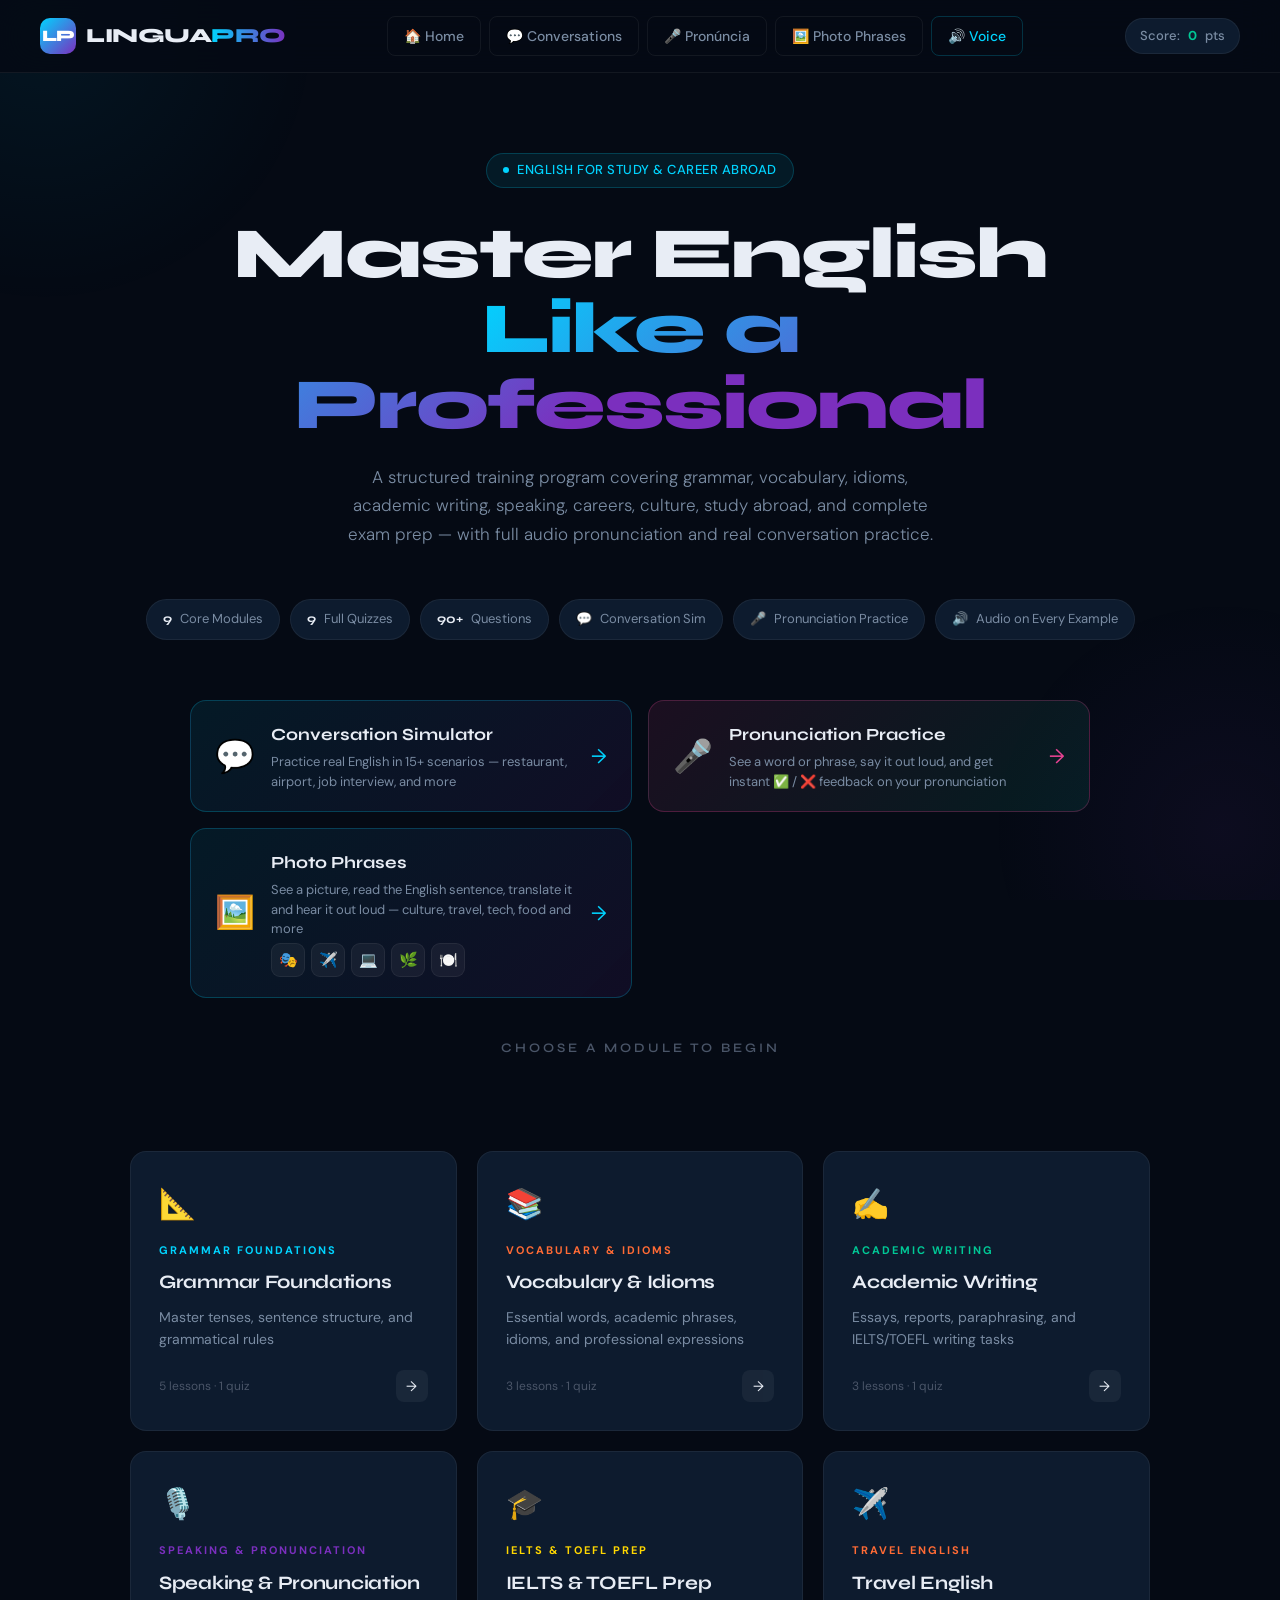
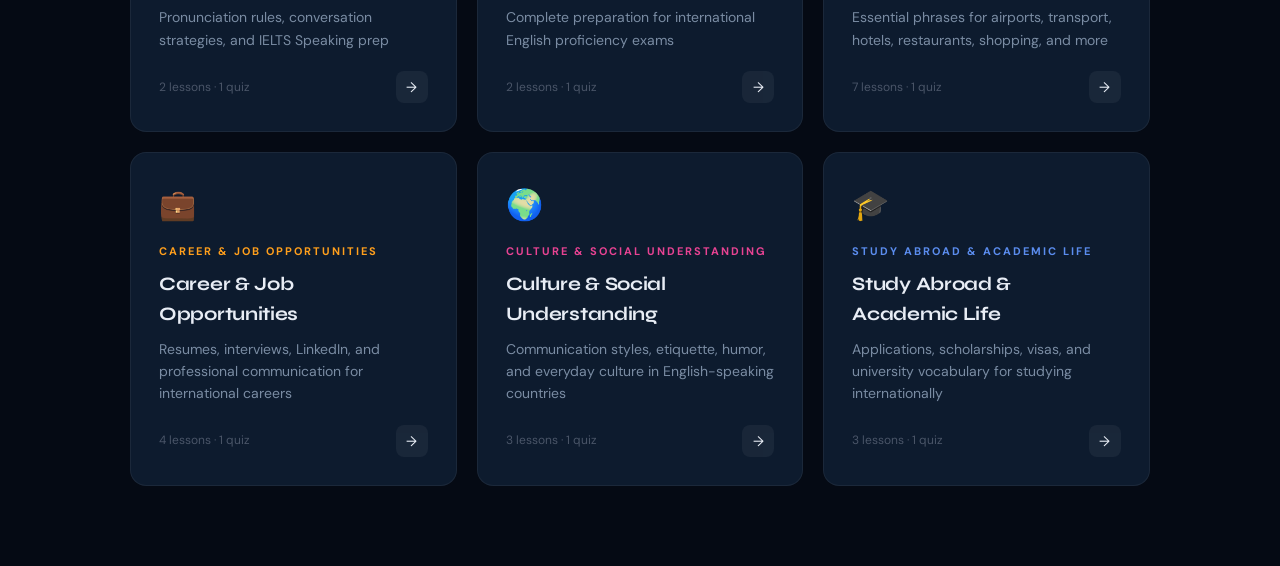
==== commit 0090a9c2: "atualizado" ====
--- a/index.html
+++ b/index.html
@@ -60,8 +60,11 @@
       <button class="nav-btn" onclick="App.openPronounce()" aria-label="Pronunciation Practice">
         🎤 <span class="nav-label">Pronúncia</span>
       </button>
+      <button class="nav-btn" onclick="App.openPhotoPhrases()" aria-label="Photo Phrases">
+        🖼️ <span class="nav-label">Photo Phrases</span>
+      </button>
       <button class="nav-btn tts-settings-btn" onclick="App.openVoiceSettings()" aria-label="Voice Settings">
-        🔊 Voice
+        🔊 <span class="nav-label">Voice</span>
       </button>
     </nav>
 
@@ -144,6 +147,20 @@
           </div>
           <div class="convo-cta-arrow">→</div>
         </div>
+
+        <div class="convo-cta-home pp-cta-home" onclick="App.openPhotoPhrases()">
+          <div class="convo-cta-left">
+            <span class="convo-cta-icon">🖼️</span>
+            <div>
+              <div class="convo-cta-title">Photo Phrases</div>
+              <div class="convo-cta-sub">See a picture, read the English sentence, translate it and hear it out loud — culture, travel, tech, food and more</div>
+              <div class="pp-home-thumbs" aria-hidden="true">
+                <span>🎭</span><span>✈️</span><span>💻</span><span>🌿</span><span>🍽️</span>
+              </div>
+            </div>
+          </div>
+          <div class="convo-cta-arrow">→</div>
+        </div>
       </div>
 
       <div class="sections-title">Choose a Module to Begin</div>
@@ -335,11 +352,30 @@
     </div>
   </div>
 
+  <!-- ═══════════════════════════════════════════════════════════════════════
+       PHOTO PHRASES SCREEN — visual learning: image + English sentence + audio
+  ═══════════════════════════════════════════════════════════════════════════ -->
+  <div class="screen" id="photophrases-screen">
+    <div class="pp-wrap">
+      <button class="back-btn" onclick="App.goHome()">← Back to Home</button>
+
+      <div class="pp-header">
+        <h1 class="pp-title">🖼️ Photo <span>Phrases</span></h1>
+        <p class="pp-sub">Veja a imagem, leia a frase em inglês, ouça a pronúncia e traduza quando quiser. Culture, travel, technology, nature, gastronomy, movies, sports, fashion and education.</p>
+      </div>
+
+      <div class="pp-cats" id="pp-cats"></div>
+
+      <div class="pp-grid" id="pp-grid"></div>
+    </div>
+  </div>
+
 </div><!-- /#app -->
 
 <script src="js/index.js"></script>
 <script src="js/simulator.js"></script>
 <script src="js/pronounce.js"></script>
+<script src="js/photophrases.js"></script>
 <script>
 // ── Service Worker ─────────────────────────────────────────────────────────
 if ('serviceWorker' in navigator) {
--- a/css/style.css
+++ b/css/style.css
@@ -1275,6 +1275,11 @@
   .btn-secondary { min-height: 46px; display: flex; align-items: center; justify-content: center; }
 }
 
+@media (max-width: 380px) {
+  .header-nav { gap: 4px; }
+  .nav-btn { padding: 8px 8px; min-width: 36px; }
+}
+
 /* ═══════════════════════════════════════════════════════════════
    RESPONSIVE — SMALL PHONES  (≤ 380px)
 ═══════════════════════════════════════════════════════════════ */
@@ -2167,3 +2172,201 @@
   .pron-stat { padding: 8px 14px; min-width: 70px; }
   .pron-stat-num { font-size: 18px; }
 }
+
+/* ═══════════════════════════════════════════════════════════════════════
+   COMMON MISTAKES CARD (lesson content extension)
+═══════════════════════════════════════════════════════════════════════ */
+.mistakes-card {
+  background: linear-gradient(160deg, rgba(255,107,53,0.08), var(--bg-card) 55%);
+  border: 1px solid rgba(255,107,53,0.25);
+  border-radius: var(--radius);
+  padding: 22px 22px 20px;
+  margin: 4px 0 24px;
+}
+.mistakes-card-header {
+  display: flex;
+  align-items: center;
+  gap: 10px;
+  margin-bottom: 14px;
+}
+.mistakes-card-header .mc-icon { font-size: 20px; }
+.mistakes-card-header h4 {
+  font-family: var(--font-display);
+  font-size: 16px;
+  font-weight: 700;
+  color: var(--text-primary);
+  margin: 0;
+}
+.mistake-item {
+  border-top: 1px solid rgba(255,255,255,0.05);
+  padding: 14px 0;
+  display: flex;
+  align-items: flex-start;
+  gap: 12px;
+}
+.mistake-item:first-of-type { border-top: none; padding-top: 4px; }
+.mistake-body { flex: 1; min-width: 0; }
+.mistake-row { display: flex; align-items: flex-start; gap: 8px; margin-bottom: 6px; flex-wrap: wrap; }
+.mistake-row .mk-tag {
+  flex-shrink: 0;
+  font-size: 11px;
+  font-weight: 700;
+  letter-spacing: 0.03em;
+  padding: 2px 8px;
+  border-radius: 20px;
+  text-transform: uppercase;
+}
+.mistake-row.wrong .mk-tag { background: rgba(255,71,87,0.15); color: #FF4757; }
+.mistake-row.right .mk-tag { background: rgba(0,200,150,0.15); color: var(--accent-green); }
+.mistake-row .mk-text { font-size: 14px; color: var(--text-primary); line-height: 1.5; }
+.mistake-row.wrong .mk-text { text-decoration: line-through; text-decoration-color: rgba(255,71,87,0.5); color: var(--text-secondary); }
+.mistake-note { font-size: 13px; color: var(--text-secondary); line-height: 1.5; margin-top: 2px; }
+
+/* ═══════════════════════════════════════════════════════════════════════
+   PHOTO PHRASES — visual learning section
+═══════════════════════════════════════════════════════════════════════ */
+.pp-cta-home {
+  --pp-c1: #00D4FF;
+  --pp-c2: #7B2FBE;
+}
+.pp-wrap { padding: 40px clamp(16px, 4vw, 48px) 80px; max-width: 1200px; margin: 0 auto; }
+
+.pp-header { text-align: center; margin-bottom: 28px; }
+.pp-title { font-family: var(--font-display); font-size: clamp(26px, 4vw, 36px); font-weight: 800; color: var(--text-primary); margin: 0 0 8px; }
+.pp-title span { background: linear-gradient(135deg, var(--accent-blue), var(--accent-purple)); -webkit-background-clip: text; background-clip: text; -webkit-text-fill-color: transparent; }
+.pp-sub { color: var(--text-secondary); font-size: 15px; max-width: 620px; margin: 0 auto; line-height: 1.6; }
+
+/* Category chips */
+.pp-cats { display: flex; flex-wrap: wrap; gap: 10px; justify-content: center; margin: 28px 0 32px; }
+.pp-cat-chip {
+  display: flex; align-items: center; gap: 7px;
+  padding: 9px 16px;
+  border-radius: 30px;
+  background: var(--bg-card);
+  border: 1px solid var(--border);
+  color: var(--text-secondary);
+  font-family: var(--font-body);
+  font-size: 13px;
+  font-weight: 600;
+  cursor: pointer;
+  transition: var(--transition);
+  user-select: none;
+}
+.pp-cat-chip:hover { border-color: var(--border-hover); color: var(--text-primary); transform: translateY(-1px); }
+.pp-cat-chip.active {
+  background: linear-gradient(135deg, rgba(0,212,255,0.18), rgba(123,47,190,0.18));
+  border-color: var(--accent-blue);
+  color: var(--text-primary);
+  box-shadow: 0 0 0 1px rgba(0,212,255,0.25) inset;
+}
+.pp-cat-chip .pp-chip-emoji { font-size: 15px; }
+
+/* Grid of cards */
+.pp-grid {
+  display: grid;
+  grid-template-columns: repeat(auto-fill, minmax(260px, 1fr));
+  gap: 22px;
+}
+.pp-card {
+  background: var(--bg-card);
+  border: 1px solid var(--border);
+  border-radius: var(--radius);
+  overflow: hidden;
+  transition: var(--transition);
+  display: flex;
+  flex-direction: column;
+}
+.pp-card:hover { border-color: var(--border-hover); transform: translateY(-4px); box-shadow: 0 16px 34px rgba(0,0,0,0.35); }
+
+.pp-img-wrap { position: relative; width: 100%; aspect-ratio: 4/3; overflow: hidden; background: var(--bg-secondary); }
+.pp-img-wrap img {
+  width: 100%; height: 100%;
+  object-fit: cover;
+  display: block;
+  transition: transform 0.5s cubic-bezier(0.4,0,0.2,1);
+  opacity: 0;
+}
+.pp-img-wrap img.loaded { opacity: 1; }
+.pp-card:hover .pp-img-wrap img { transform: scale(1.06); }
+.pp-img-skeleton {
+  position: absolute; inset: 0;
+  background: linear-gradient(100deg, var(--bg-secondary) 30%, var(--bg-card-hover) 50%, var(--bg-secondary) 70%);
+  background-size: 200% 100%;
+  animation: pp-shimmer 1.4s infinite;
+}
+.pp-img-wrap img.loaded + .pp-img-skeleton { display: none; }
+@keyframes pp-shimmer { 0% { background-position: 200% 0; } 100% { background-position: -200% 0; } }
+.pp-cat-badge {
+  position: absolute; top: 10px; left: 10px;
+  background: rgba(5,10,20,0.72);
+  backdrop-filter: blur(6px);
+  color: var(--text-primary);
+  font-size: 11px; font-weight: 700;
+  padding: 5px 10px;
+  border-radius: 20px;
+  display: flex; align-items: center; gap: 5px;
+  letter-spacing: 0.02em;
+}
+
+.pp-card-body { padding: 16px 16px 18px; display: flex; flex-direction: column; gap: 10px; flex: 1; }
+.pp-sentence { font-family: var(--font-body); font-size: 15px; color: var(--text-primary); line-height: 1.5; font-weight: 500; }
+.pp-translation {
+  font-size: 13px;
+  color: var(--text-secondary);
+  line-height: 1.5;
+  font-style: italic;
+  display: none;
+  padding-top: 8px;
+  border-top: 1px dashed var(--border);
+}
+.pp-translation.show { display: block; }
+
+.pp-card-actions { display: flex; gap: 8px; margin-top: auto; }
+.pp-action-btn {
+  flex: 1;
+  display: flex; align-items: center; justify-content: center; gap: 6px;
+  padding: 9px 10px;
+  border-radius: var(--radius-sm);
+  border: 1px solid var(--border);
+  background: var(--bg-secondary);
+  color: var(--text-secondary);
+  font-family: var(--font-body);
+  font-size: 12.5px;
+  font-weight: 600;
+  cursor: pointer;
+  transition: var(--transition);
+  white-space: nowrap;
+}
+.pp-action-btn:hover { color: var(--text-primary); border-color: var(--border-hover); }
+.pp-action-btn.pp-listen-btn.tts-playing { background: rgba(0,212,255,0.14); color: var(--accent-blue); border-color: rgba(0,212,255,0.4); }
+.pp-action-btn.pp-listen-btn.tts-paused { background: rgba(255,215,0,0.12); color: var(--accent-gold); border-color: rgba(255,215,0,0.35); }
+.pp-action-btn.pp-transl-btn.active { background: rgba(123,47,190,0.16); color: #C58CF2; border-color: rgba(123,47,190,0.4); }
+
+.pp-empty { text-align: center; color: var(--text-secondary); padding: 60px 20px; font-size: 14px; }
+
+/* Home CTA card for Photo Phrases */
+.pp-home-thumbs { display: flex; gap: 6px; margin-top: 4px; }
+.pp-home-thumbs span {
+  width: 34px; height: 34px; border-radius: 9px;
+  display: flex; align-items: center; justify-content: center;
+  font-size: 15px;
+  background: rgba(255,255,255,0.05);
+  border: 1px solid var(--border);
+}
+
+/* ── Responsive ── */
+@media (max-width: 640px) {
+  .pp-wrap { padding: 24px 14px 60px; }
+  .pp-grid { grid-template-columns: repeat(auto-fill, minmax(150px, 1fr)); gap: 14px; }
+  .pp-card-body { padding: 12px 12px 14px; gap: 8px; }
+  .pp-sentence { font-size: 13.5px; }
+  .pp-translation { font-size: 12px; }
+  .pp-action-btn { font-size: 11px; padding: 8px 6px; }
+  .pp-cats { gap: 7px; margin: 20px 0 24px; }
+  .pp-cat-chip { padding: 7px 12px; font-size: 12px; }
+  .mistakes-card { padding: 16px 16px 14px; }
+  .mistake-row .mk-text { font-size: 13px; }
+}
+@media (max-width: 400px) {
+  .pp-grid { grid-template-columns: repeat(auto-fill, minmax(130px, 1fr)); gap: 10px; }
+}
